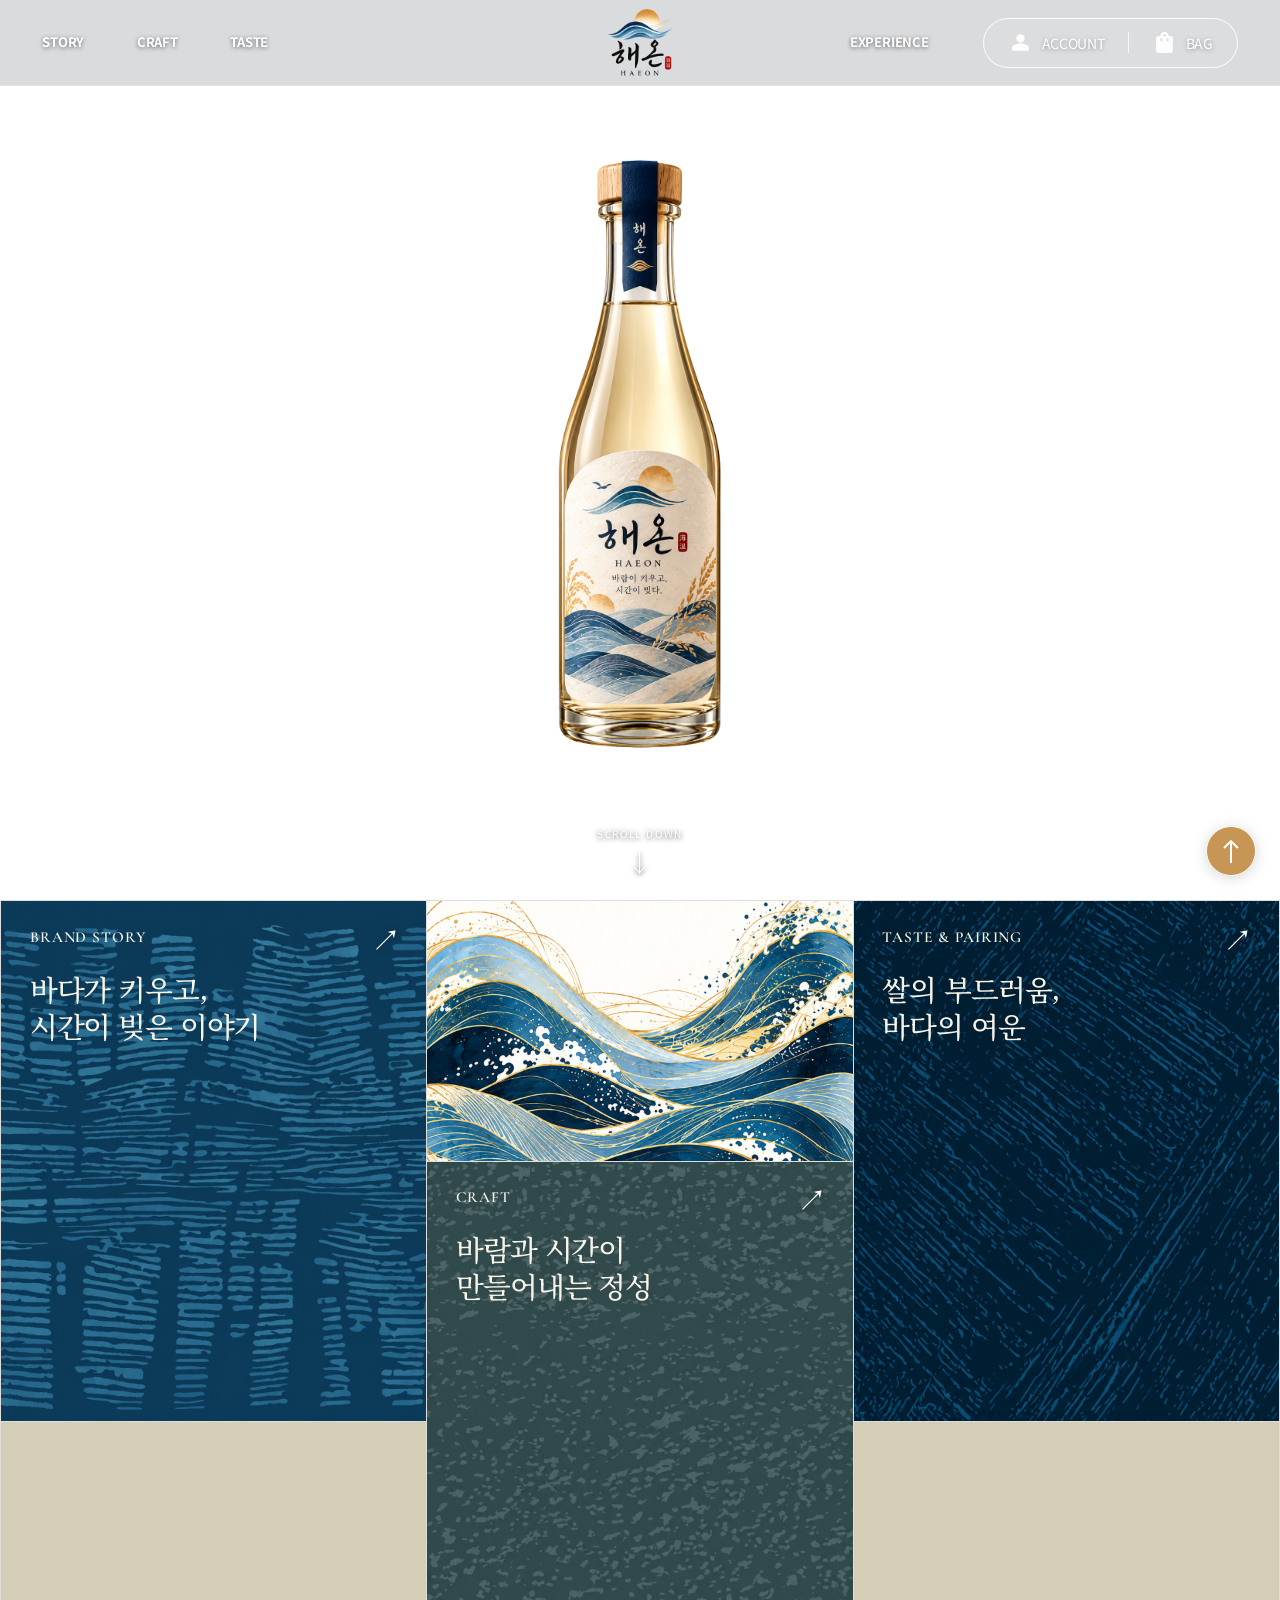
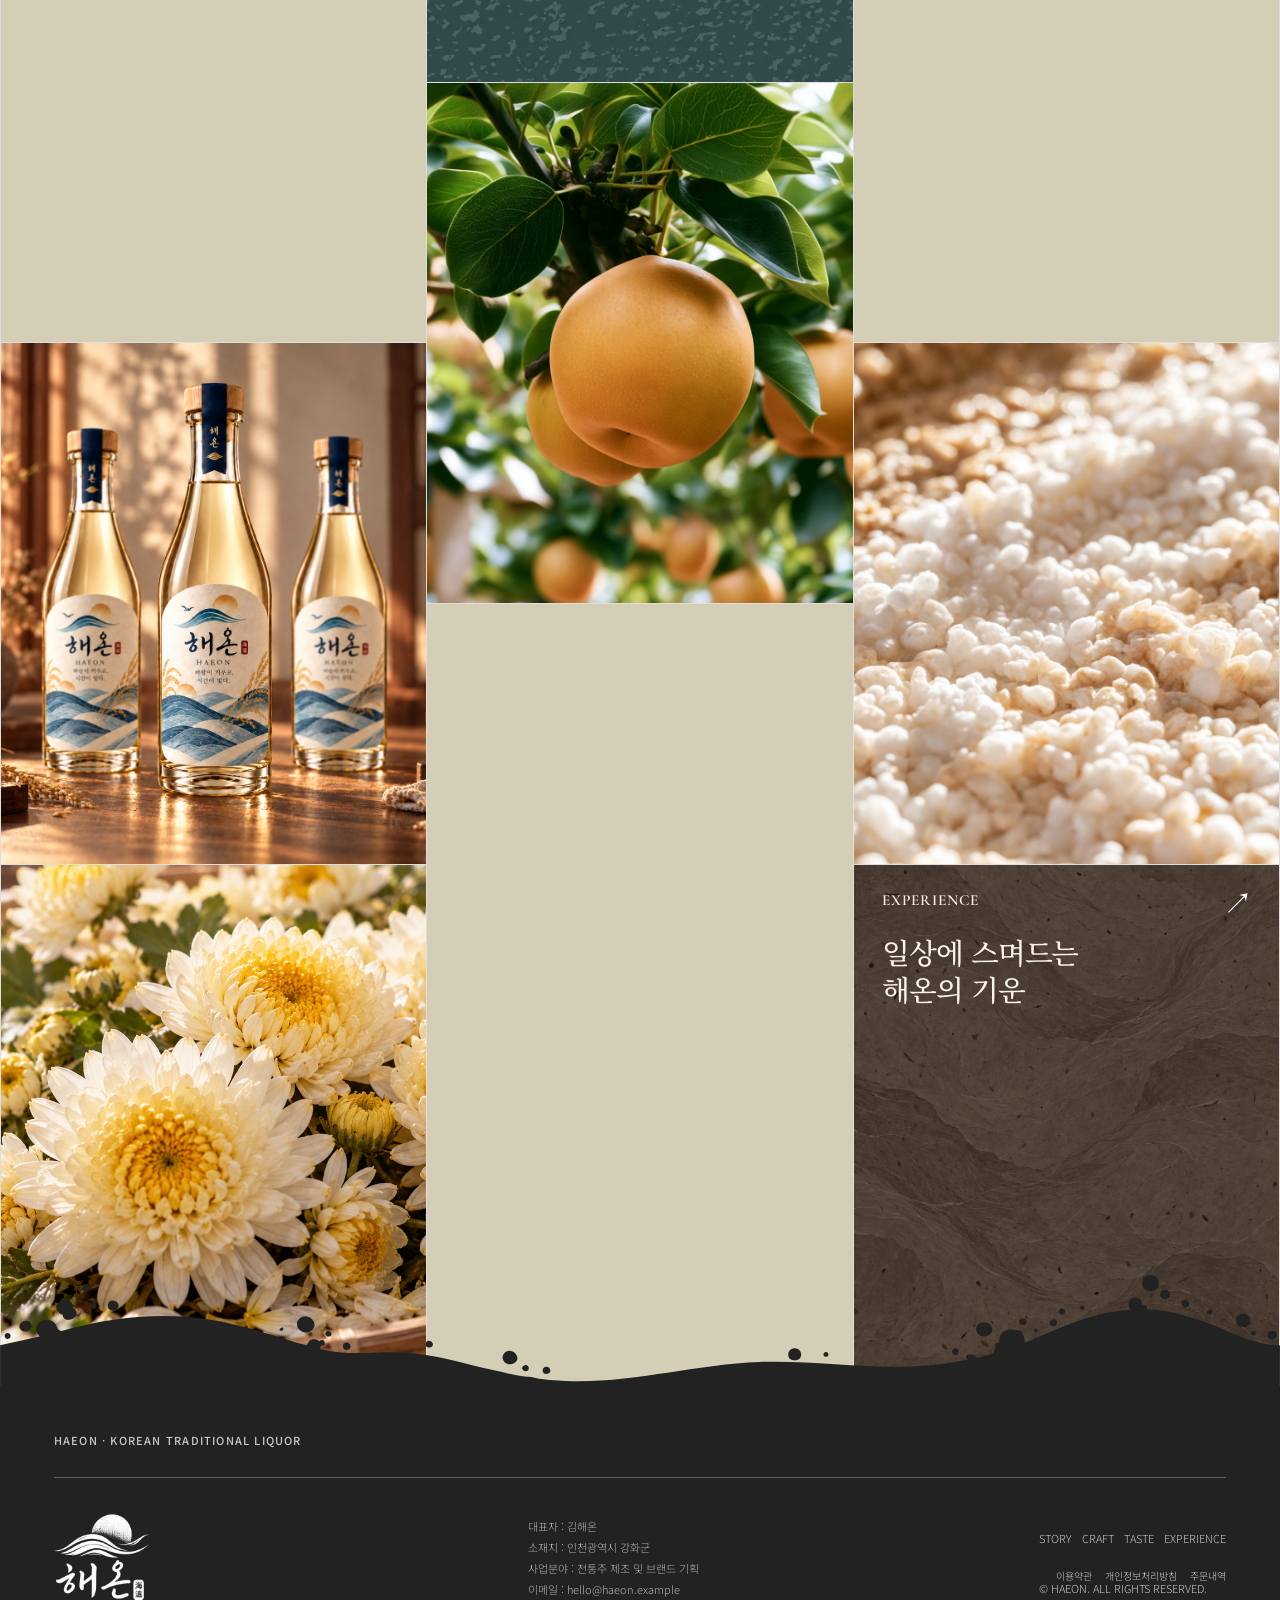
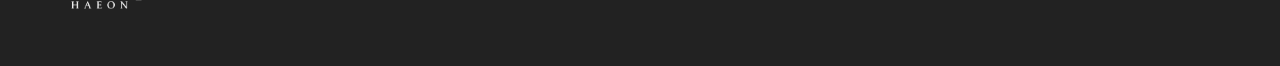
==== index.html @ abbf6a8e "업로드" ====
<!DOCTYPE html>
<html lang="ko"><head><meta charset="UTF-8"><meta name="viewport" content="width=device-width, initial-scale=1"><meta name="theme-color" content="#18324a"><meta name="description" content="바람이 키우고, 시간이 빚다. 프리미엄 한국 약주 해온 HAEON의 브랜드 이야기, 재료, 풍미와 컬렉션."><title>바람이 키우고, 시간이 빚다 | 해온 HAEON</title><link rel="icon" href="assets/favicon.svg" type="image/svg+xml"><link rel="preconnect" href="https://fonts.googleapis.com"><link rel="preconnect" href="https://fonts.gstatic.com" crossorigin><link href="https://fonts.googleapis.com/css2?family=Cormorant+Garamond:wght@400;500;600&family=Noto+Sans+KR:wght@300;400;500&family=Noto+Serif+KR:wght@400;500;600&display=swap" rel="stylesheet"><link rel="stylesheet" href="css/style.css"><link rel="stylesheet" href="css/mosaic.css?v=mobile-one-column-20261019"><script src="js/main.js" defer></script><link rel="stylesheet" href="css/header.css"><link rel="stylesheet" href="css/footer.css?v=haeon-wave-final-2"><link rel="stylesheet" href="css/scroll-overlap.css"><link rel="stylesheet" href="css/commerce.css?v=align-center-20261019"><link rel="stylesheet" href="css/home-transparent-header.css?v=20261019"><script src="js/commerce.js" defer></script><link rel="stylesheet" href="css/typography-adjust.css?v=20261021">
</head>
<body data-page="index"><a class="skip-link" href="#main">본문으로 바로가기</a>
<header class="site-header minimal-header"><nav class="header-nav" aria-label="브랜드 메뉴"><div class="story-menu"><a class="story-menu__trigger" href="brand.html" aria-haspopup="true" aria-expanded="false" aria-controls="story-submenu">STORY</a><div class="story-menu__dropdown" id="story-submenu" aria-label="STORY 하위 메뉴"><a href="brand.html">STORY</a><a href="brand-detail.html">CI</a></div></div><a href="craft.html">CRAFT</a><a href="taste.html">TASTE</a></nav><a class="header-logo" href="index.html" aria-label="해온 HAEON 홈"><img src="assets/images/haeon-logo.png" alt="해온 HAEON" width="180" height="188"></a><nav class="header-experience" aria-label="구매 메뉴"><a href="shop.html">EXPERIENCE</a></nav><div class="haeon-shop-actions" aria-label="계정 및 장바구니">
    <a class="haeon-account-link" href="account.html" aria-label="회원가입 및 계정"><img class="haeon-action-icon" src="assets/images/ACCOUNT%201.svg" alt="" width="25" height="25"><span class="haeon-action-label">ACCOUNT</span></a>
    <span class="haeon-shop-actions__divider" aria-hidden="true"></span>
    <button class="haeon-cart-trigger" type="button" data-cart-open aria-label="장바구니 열기"><img class="haeon-action-icon" src="assets/images/BAG%201.svg" alt="" width="25" height="25"><span class="haeon-action-label">BAG</span></button>
  </div></header>

<main id="main"><section class="product-stage" aria-labelledby="haeon-title"><h1 id="haeon-title" class="visually-hidden">해온 HAEON — 바람이 키우고, 시간이 빚다.</h1><video class="product-stage__background-video" autoplay muted loop playsinline preload="metadata" aria-hidden="true" tabindex="-1">
  <source src="assets/images/home/sea.mp4" type="video/mp4">
</video>
<img class="product-stage__bottle" src="assets/images/home/haeon-hero-bottle.png" alt="우드 캡과 파도 라벨을 갖춘 해온 약주 병" fetchpriority="high" decoding="async" width="960" height="1440"><a class="product-stage__scroll" href="#discover">SCROLL DOWN<span aria-hidden="true">↓</span></a></section>
<div id="discover" class="mosaic-scroll" role="region" aria-label="해온 콘텐츠 격자">
<section class="main-mosaic" aria-label="해온 브랜드 메인 콘텐츠">
<a class="menu-tile area-brand" href="brand.html"><img class="menu-tile__background" src="assets/images/home/blue_print.png" alt="" loading="lazy" decoding="async"><span class="menu-tile__eyebrow">BRAND STORY</span><h2>바다가 키우고,<br>시간이 빚은 이야기</h2><span class="menu-tile__arrow" aria-hidden="true">↗</span></a>
<div class="mosaic-image area-image2"><video autoplay muted loop playsinline preload="metadata"><source src="assets/images/home/rice_plant.mp4" type="video/mp4"></video></div>
<div class="mosaic-image area-image4"><img class="" src="assets/images/home/haeon_bottles.png" alt="바람이 키우고 시간이 빚다" loading="lazy" decoding="async"></div>
<div class="mosaic-image area-image7"><img class="" src="assets/images/home/chrysanthemum.png" alt="은은한 향을 더하는 국화" loading="lazy" decoding="async"></div>
<div class="mosaic-image area-image1"><img class="" src="assets/images/home/wave.png" alt="잔잔히 밀려오는 파도" loading="lazy" decoding="async"></div>
<a class="menu-tile area-craft" href="craft.html"><img class="menu-tile__background" src="assets/images/home/green_pattern.png" alt="" loading="lazy" decoding="async"><span class="menu-tile__eyebrow">CRAFT</span><h2>바람과 시간이<br>만들어내는 정성</h2><span class="menu-tile__arrow" aria-hidden="true">↗</span></a>
<div class="mosaic-image area-image5"><img class="" src="assets/images/home/pear.png" alt="맑고 부드러운 단맛의 배" loading="lazy" decoding="async"></div>
<div class="mosaic-image area-image8"><video autoplay muted loop playsinline preload="metadata"><source src="assets/images/home/green_plum.mp4" type="video/mp4"></video></div>
<a class="menu-tile area-pairing" href="taste.html"><img class="menu-tile__background" src="assets/images/home/blue_pattern.png" alt="" loading="lazy" decoding="async"><span class="menu-tile__eyebrow">TASTE &amp; PAIRING</span><h2>쌀의 부드러움,<br>바다의 여운</h2><span class="menu-tile__arrow" aria-hidden="true">↗</span></a>
<div class="mosaic-image area-image3"><video autoplay muted loop playsinline preload="metadata"><source src="assets/images/home/dancheong.mp4" type="video/mp4"></video></div>
<div class="mosaic-image area-image6"><img class="" src="assets/images/home/yeast.png" alt="발효의 깊이를 더하는 누룩" loading="lazy" decoding="async"></div>
<a class="menu-tile area-image9" href="shop.html"><img class="menu-tile__background" src="assets/images/home/EXPRIENCE.png" alt="" loading="lazy" decoding="async"><span class="menu-tile__eyebrow">EXPERIENCE</span><h2>일상에 스며드는<br>해온의 기운</h2><span class="menu-tile__arrow" aria-hidden="true">↗</span></a>
</section>
</div></main>

<footer class="site-footer brand-footer">
  <div class="brand-footer__top">
    <p class="brand-footer__caption">HAEON · KOREAN TRADITIONAL LIQUOR</p>
    
  </div>
  <div class="brand-footer__body">
    <a class="brand-footer__logo" href="index.html" aria-label="해온 HAEON 홈"><img src="assets/images/haeon-logo-white.png" alt="해온 HAEON" width="276" height="293" loading="lazy" decoding="async"></a>
    <div class="brand-footer__message"><p>대표자 : 김해온</p><p>소재지 : 인천광역시 강화군</p><p>사업분야 : 전통주 제조 및 브랜드 기획</p><p>이메일 : hello@haeon.example</p></div>
    <div class="brand-footer__right">
      <nav class="brand-footer__nav" aria-label="하단 메뉴"><a href="brand.html">STORY</a><a href="craft.html">CRAFT</a><a href="taste.html">TASTE</a><a href="shop.html">EXPERIENCE</a></nav>
      <div class="haeon-legal-links"><a href="terms.html">이용약관</a><a href="privacy.html">개인정보처리방침</a><a href="orders.html">주문내역</a></div><p class="brand-footer__copyright">© HAEON. ALL RIGHTS RESERVED.</p>
    </div>
  </div>
</footer>
<div class="toast" role="status" aria-live="polite"></div>
<a class="haeon-to-top" href="#" aria-label="페이지 맨 위로 이동" title="맨 위로 이동"></a>
</body></html>
---- css/style.css ----
/* FOUNDATION — Brand tokens and twelve-column content grid */
:root{--color-navy:#18324a;--color-sea:#476b82;--color-ivory:#f6f1e8;--color-beige:#e8d7bc;--color-gold:#c99b52;--color-brown:#6f6256;--content-width:1280px;--header-height:98px;--font-serif:'Noto Serif KR','Batang',serif;--font-sans:'Noto Sans KR','Malgun Gothic',sans-serif;--font-latin:'Cormorant Garamond',Georgia,serif;--line:rgba(24,50,74,.19)}
*{box-sizing:border-box}html{scroll-behavior:smooth;scroll-padding-top:var(--header-height)}body{margin:0;background:var(--color-ivory);color:var(--color-navy);font-family:var(--font-sans);font-size:16px;font-weight:300;line-height:1.9}body:has(dialog[open]){overflow:hidden}a{color:inherit;text-decoration:none}button{font:inherit;color:inherit;cursor:pointer;border:0;background:none}button,a{-webkit-tap-highlight-color:transparent}button{min-height:44px}img{display:block;width:100%;height:100%;object-fit:cover}figure,p,h1,h2,h3,h4{margin:0}h1,h2,h3{font-family:var(--font-serif);font-weight:400;word-break:keep-all}h2{font-size:clamp(32px,3.2vw,52px);line-height:1.55;letter-spacing:-.045em}h3{font-size:24px;line-height:1.6}p{word-break:keep-all}button:focus-visible,a:focus-visible{outline:2px solid var(--color-gold);outline-offset:6px}::selection{background:var(--color-navy);color:var(--color-ivory)}[hidden]{display:none!important}.container{width:calc(100% - 160px);max-width:var(--content-width);margin-inline:auto}.section-space{padding-block:130px}.eyebrow{font-size:11px;font-weight:500;letter-spacing:.2em;line-height:1.6;margin-bottom:29px}.latin{font-family:var(--font-latin)}.center{text-align:center}.center>p:not(.eyebrow){margin-top:28px}.muted{color:var(--color-brown)}.skip-link{position:fixed;top:8px;left:8px;background:var(--color-ivory);padding:12px 24px;z-index:100;transform:translateY(-160%)}.skip-link:focus{transform:none}.text-link{display:inline-flex;align-items:center;justify-content:space-between;gap:44px;padding:14px 0;border-bottom:1px solid var(--color-navy);font-size:13px;font-weight:400;min-height:48px}.text-link span:last-child{display:inline-block;font-size:21px;transition:transform .3s}.text-link:hover span:last-child{transform:translate(5px,-3px)}.section-number{font-size:10px;letter-spacing:.16em;color:var(--color-brown)}.reveal{opacity:1;transform:none}.motion-ready .reveal{opacity:0;transform:translateY(22px);transition:opacity .85s ease,transform .85s ease}.motion-ready .reveal.is-visible{opacity:1;transform:none}.image-unavailable{opacity:0}.hero-media,.preview-image,.image-break,.ingredient-image,.pairing-card>div,.product-image,.final-media{background:#d6c8b2}
/* HEADER — fixed logo uses absolute center independent of controls */
.site-header{position:fixed;inset:0 0 auto;height:var(--header-height);z-index:40;color:var(--color-ivory);transition:background .35s,color .35s,box-shadow .35s}.site-header.scrolled{background:rgba(248,244,235,.94);backdrop-filter:blur(14px);color:var(--color-navy);box-shadow:0 1px 0 var(--line)}.wordmark{position:absolute;left:50%;top:50%;transform:translate(-50%,-50%);font-family:var(--font-serif);font-size:31px;line-height:1.25;letter-spacing:.12em;text-align:center;white-space:nowrap}.wordmark small{display:block;font-family:var(--font-sans);font-size:8px;letter-spacing:.45em;padding-left:3px;margin-top:8px}.header-actions{position:absolute;right:5.5%;top:0;height:100%;display:flex;align-items:center;gap:33px}.language{position:relative}.language-toggle{font-size:10px;letter-spacing:.07em;display:flex;align-items:center;gap:12px}.language-label{font-size:9px;letter-spacing:.12em}.language-options{position:absolute;top:50px;right:0;width:200px;padding:8px;background:var(--color-ivory);color:var(--color-navy);border:1px solid var(--line);box-shadow:0 10px 30px #0001}.language-options button{width:100%;text-align:left;font-size:12px;padding:8px 12px;display:flex;justify-content:space-between;align-items:center}.language-options button:hover{background:var(--color-beige)}.language-options small{font-size:10px}.menu-toggle{display:flex;align-items:center;gap:16px;padding:0}.menu-text{font-size:9px;letter-spacing:.1em}.hamburger{width:24px;display:grid;gap:7px}.hamburger i{height:1px;background:currentColor;display:block}.menu-dialog{padding:0;border:0;width:100%;max-width:100%;height:100dvh;max-height:100dvh;background:var(--color-ivory);color:var(--color-navy)}dialog::backdrop{background:#0c2034a6;backdrop-filter:blur(5px)}.menu-top{height:98px;position:relative;border-bottom:1px solid var(--line)}.icon-button{font-size:24px;width:48px;height:48px}.menu-close{position:absolute;right:5%;top:25px}.menu-dialog nav{max-width:950px;width:85%;margin:40px auto}.menu-dialog nav a{display:flex;gap:30px;align-items:center;border-bottom:1px solid var(--line);padding:16px 0}.menu-dialog nav a[aria-current]{color:var(--color-sea)}.menu-dialog nav a>span:nth-child(2){font-family:var(--font-latin);font-size:clamp(30px,4vw,55px);line-height:1.1}.menu-dialog nav small{font-family:var(--font-sans);display:block;font-size:11px;line-height:1.7;margin-top:8px}.nav-number{font-size:10px}.nav-arrow{margin-left:auto;font-size:24px}.menu-bottom{width:85%;max-width:950px;margin:30px auto;font-size:12px;display:flex;justify-content:space-between}.menu-bottom span{font-size:10px;letter-spacing:.12em}
/* HERO */
.hero{position:relative;color:var(--color-ivory);height:100vh;height:100svh;min-height:680px;overflow:hidden}.hero-media,.hero-shade{position:absolute;inset:0}.hero-media{background:#476b82}.hero-media img{object-position:center 53%}.hero-shade{background:linear-gradient(90deg,rgba(9,28,44,.48),rgba(9,28,44,.04) 75%),linear-gradient(0deg,rgba(9,28,44,.34),transparent 28%,transparent 80%,rgba(9,28,44,.2))}.hero-copy{position:absolute;left:max(8.3%,calc((100% - 1200px)/2));top:50%;transform:translateY(-43%)}.hero-copy .eyebrow{font-size:10px;letter-spacing:.27em;margin-bottom:32px}.hero-intro{font-family:var(--font-serif);font-size:clamp(23px,2.1vw,32px);line-height:1.7;letter-spacing:-.025em}.hero-copy h1{font-size:clamp(80px,8vw,120px);letter-spacing:.04em;line-height:1.4;margin:12px 0 19px}.hero-slogan{font-size:13px;letter-spacing:.1em}.hero-latin{display:block;font-family:var(--font-latin);font-size:15px;letter-spacing:.4em;margin-top:31px;opacity:.85}.hero-bottom{position:absolute;bottom:30px;left:5.5%;right:5.5%;display:flex;justify-content:space-between;align-items:end;font-size:9px;letter-spacing:.12em}.scroll-cue{font-size:8px;letter-spacing:.23em;display:flex;flex-direction:column;align-items:center;gap:10px;min-height:44px}.scroll-cue span{font-size:25px;font-weight:300}.hero-bottom .scroll-cue{position:absolute;bottom:0;left:50%;transform:translateX(-50%)}.intro-strip{padding:29px 8%;border-bottom:1px solid var(--line);display:flex;justify-content:space-between;font-size:9px;letter-spacing:.19em}.sub-hero{height:78svh;min-height:570px}.sub-hero-copy{position:absolute;left:8.3%;top:48%;transform:translateY(-30%)}.sub-hero h1{font-size:clamp(42px,4.4vw,68px);line-height:1.6;letter-spacing:-.035em}.sub-hero-copy>p:last-child{margin-top:24px;font-size:14px}.sub-hero>.scroll-cue{position:absolute;bottom:28px;left:50%;transform:translateX(-50%)}.hero-corner{position:absolute;right:6%;bottom:35px;font-size:9px;letter-spacing:.13em}.warm-hero .hero-shade{background:linear-gradient(90deg,#182d40b0,#182d4020)}
/* PREVIEW SECTIONS */
.preview{display:grid;grid-template-columns:repeat(12,minmax(0,1fr));max-width:1440px;margin:auto;padding:130px 80px;min-height:760px;align-items:center;gap:0}.preview-image{grid-column:1/8;aspect-ratio:1.12;overflow:hidden}.preview-image img{transition:transform 1s}.preview-image:hover img{transform:scale(1.03)}.preview-copy{grid-column:9/13;padding-block:20px}.preview-copy>.section-number{display:block;margin-bottom:56px}.preview-copy .eyebrow{font-size:9px;letter-spacing:.15em;margin-bottom:21px}.preview-copy h2{font-size:clamp(29px,2.7vw,42px)}.preview-copy>p:not(.eyebrow){font-size:14px;color:var(--color-brown);line-height:2;margin-top:26px;margin-bottom:35px}.preview.reverse .preview-image{grid-column:6/13;grid-row:1}.preview.reverse .preview-copy{grid-column:1/5;grid-row:1}.preview .text-link{font-size:12px;gap:36px}
/* IMAGE BREAK — these sections intentionally contain no links */
.image-break{height:650px;position:relative;overflow:hidden;margin:0 5.5%}.image-break>img{object-position:center}.image-break>p{position:absolute;left:7%;bottom:15%;font-family:var(--font-serif);font-size:27px;line-height:1.9;color:white;text-shadow:0 2px 20px #0009;z-index:1}.image-break:after{content:'';position:absolute;inset:50% 0 0;background:linear-gradient(transparent,#0b23384d)}.image-caption{position:absolute;bottom:27px;right:32px;font-size:8px;letter-spacing:.2em;color:white;z-index:1}.sea-break{margin:0;height:72vh}.sea-break img{object-position:20% 48%}
/* FINAL VISUAL */
.final-visual{height:80vh;min-height:540px;position:relative;overflow:hidden;color:var(--color-ivory)}.final-media{position:absolute;inset:0}.final-media:after{content:'';position:absolute;inset:0;background:#102d466b}.final-media img{object-position:center 55%}.final-copy{position:absolute;inset:0;display:flex;flex-direction:column;align-items:center;justify-content:center;text-align:center}.final-copy .eyebrow{font-size:9px;letter-spacing:.25em}.final-copy h2{font-size:90px;line-height:1.5;letter-spacing:.06em;margin-bottom:20px}.final-copy>p:not(.eyebrow){font-family:var(--font-serif);font-size:21px;line-height:1.9}.fine-rule{height:35px;width:1px;background:#f6f1e870;margin:25px 0}.final-copy>.latin{font-size:17px;letter-spacing:.4em}
/* FOOTER */
.site-footer{padding:42px 5.5% 40px;background:#152a3a;color:var(--color-ivory);min-height:310px}.footer-top{display:flex;align-items:center;gap:35px;border-bottom:1px solid #f6f1e826;padding-bottom:25px;margin-bottom:28px}.footer-top>p{font-family:var(--font-serif);font-size:14px;line-height:1.8}.footer-top>span{font-size:8px;letter-spacing:.2em;color:#c8baa1}.back-top{margin-left:auto;display:grid;place-items:center;width:44px;height:44px;border:1px solid #f6f1e84d;border-radius:50%;font-size:21px}.footer-grid{display:grid;grid-template-columns:1fr 2.4fr 1.1fr;gap:35px;align-items:start}.footer-logo{font-family:var(--font-serif);font-size:39px;line-height:1.4;width:max-content;letter-spacing:.08em}.footer-logo small{display:block;font-family:var(--font-sans);font-size:9px;letter-spacing:.4em;margin-top:5px}.company{font-size:10px;line-height:2.2;color:#d0d6d9;padding-top:7px}.company span{margin-left:18px}.demo-notice{font-size:9px;opacity:.75;margin-top:9px}.copyright{font-size:9px;letter-spacing:.08em;line-height:1.8;padding-top:7px}.social-button{padding:0;margin-top:6px;min-width:44px;display:flex;align-items:center}.toast{position:fixed;left:50%;bottom:28px;transform:translate(-50%,20px);padding:14px 24px;background:var(--color-navy);color:white;z-index:100;font-size:13px;width:max-content;max-width:90%;opacity:0;pointer-events:none;transition:opacity .2s,transform .2s;box-shadow:0 8px 30px #0002}.toast.visible{opacity:1;transform:translate(-50%,0)}
/* DETAIL PAGES */
.editorial{display:grid;grid-template-columns:repeat(12,minmax(0,1fr));gap:28px}.editorial>div:first-child{grid-column:1/6}.editorial>div:last-child,.editorial>.timeline{grid-column:7/13}.editorial p:not(.eyebrow){margin-top:26px;color:var(--color-brown);font-size:15px;line-height:2}.prose p:first-child{margin-top:0!important}.naming{background:#eae2d5}.name-grid{display:grid;grid-template-columns:1fr 1fr;align-items:center;gap:70px}.name-grid h2{font-size:90px;display:flex;align-items:center;gap:15px}.name-grid h2 span{font-family:var(--font-sans);font-size:10px;writing-mode:vertical-rl;letter-spacing:.12em;margin:20px 20px 0 0}.name-grid h3{margin-bottom:22px}.name-grid p{font-size:14px;color:var(--color-brown)}.philosophy-grid{display:grid;grid-template-columns:repeat(4,1fr);gap:40px;margin-top:60px}.philosophy-grid article{border-top:1px solid var(--line);padding-top:24px}.philosophy-grid h3{font-size:45px;margin:28px 0 4px}.philosophy-grid h4{font-weight:400;font-size:14px}.philosophy-grid p{margin-top:19px;font-size:13px;color:var(--color-brown)}.timeline-section{background:#ede6da}.timeline{list-style:none;padding:0;margin:0}.timeline li{display:flex;gap:40px;padding:25px 0;border-bottom:1px solid var(--line)}.timeline li:first-child{padding-top:0}.timeline li>span{font-family:var(--font-latin);font-size:36px}.timeline h3{font-size:21px}.timeline p{margin-top:8px!important;font-size:13px!important}.logo-display{min-height:300px;display:flex;flex-direction:column;justify-content:center;align-items:center}.logo-display>span:not(.sun-symbol){font-family:var(--font-serif);font-size:85px;letter-spacing:.06em}.logo-display small{font-size:12px;letter-spacing:.5em}.sun-symbol{width:60px;height:31px;border:1px solid var(--color-gold);border-radius:70px 70px 0 0;margin-bottom:23px;position:relative}.sun-symbol:after{content:'';height:1px;background:var(--color-gold);width:95px;position:absolute;left:-18px;bottom:-6px}.editorial .text-link{margin-top:30px}.ingredient-row{display:grid;grid-template-columns:1fr 1fr;align-items:center;gap:100px;padding-bottom:100px}.ingredient-image{height:440px;overflow:hidden}.ingredient-row.reverse .ingredient-image{order:2}.ingredient-row .eyebrow{margin:20px 0 10px}.ingredient-row h3{font-size:19px;margin:22px 0 15px}.ingredient-row p:not(.eyebrow){font-size:14px;max-width:360px;color:var(--color-brown)}.process{background:var(--color-navy);color:var(--color-ivory)}.process-grid{display:grid;grid-template-columns:1fr 1fr;gap:100px}.process-heading{position:sticky;top:140px;align-self:start}.process-heading>p:not(.eyebrow){margin-top:25px;font-size:13px;color:#d1d5d7}.process-heading img{height:210px;margin-top:40px;object-fit:cover}.process-steps{list-style:none;padding:0;margin:0}.process-steps li{display:flex;gap:30px;border-top:1px solid #f6f1e833;padding:38px 0}.process-steps li>span{font-family:var(--font-latin);color:var(--color-gold);font-size:31px}.process-steps h3{font-size:23px}.process-steps p{margin-top:12px;font-size:13px;color:#d1d5d7}.next-page{padding-block:65px;text-align:right}.taste-chart{padding-top:8px}.taste-row{display:flex;align-items:center;justify-content:space-between;border-bottom:1px solid var(--line);padding:17px 0}.taste-row>span:first-child{font-size:11px;letter-spacing:.13em}.taste-row small{display:inline-block;font-size:10px;color:var(--color-brown);margin-left:16px;letter-spacing:0}.dots{display:flex;gap:16px}.dots i{width:11px;height:11px;border-radius:50%;border:1px solid var(--color-sea)}.dots i.filled{background:var(--color-sea)}.editorial .muted{display:block;font-size:10px;margin-top:30px}.notes{background:#e9e0d2}.notes-grid{display:grid;grid-template-columns:repeat(4,1fr);gap:35px;margin-top:55px}.notes-grid article{border-top:1px solid var(--line);padding-top:25px}.notes-grid article>span{font-family:var(--font-latin);font-size:22px;color:var(--color-brown)}.notes-grid h3{font-size:20px;margin:15px 0}.notes-grid p{font-size:15px;color:var(--color-brown)}.serving{display:grid;grid-template-columns:2fr 1fr 1fr;gap:50px;align-items:center}.serving-detail{text-align:center}.serving-detail>strong{font-size:65px;font-weight:400;line-height:1.2}.serving-detail strong small{font-size:28px}.serving-detail p{font-size:11px;margin-top:20px;color:var(--color-brown)}.serving-detail h3{font-size:18px}.cup-symbol{display:block;width:54px;height:30px;border:1px solid var(--color-sea);border-top:3px double var(--color-sea);border-radius:0 0 24px 24px;margin:0 auto 15px}.pairing-section{background:#ede7dd}.pairing-grid{display:grid;grid-template-columns:repeat(2,1fr);gap:65px 40px;margin-top:55px}.pairing-card>div{height:330px;overflow:hidden;margin-bottom:23px}.pairing-card img{transition:transform .6s}.pairing-card:hover img{transform:scale(1.03)}.pairing-card h3{margin:8px 0 13px}.pairing-card p{font-size:14px;max-width:440px;color:var(--color-brown)}
/* COLLECTION AND ACCESSIBLE NATIVE DIALOG */
.collection-heading{display:flex;justify-content:space-between;align-items:end;gap:30px}.collection-heading>p{font-size:13px;color:var(--color-brown);margin-bottom:10px}.shop-notice{font-size:11px;color:var(--color-brown);padding:18px 0;border-bottom:1px solid var(--line);margin:25px 0 40px}.products{display:grid;grid-template-columns:repeat(3,1fr);gap:35px}.product-image{display:block;width:100%;height:410px;position:relative;overflow:hidden;background:#e9e2d7;padding:0}.product-image img{transition:transform .7s;object-fit:contain;padding:25px}.product-image:hover img{transform:scale(1.03)}.product-375 img{padding:55px}.product-gift img{object-fit:cover;padding:0}.product-badge{position:absolute;left:20px;top:17px;font-size:8px;letter-spacing:.14em}.product-plus{position:absolute;right:18px;bottom:15px;display:grid;place-items:center;width:35px;height:35px;border:1px solid var(--line);border-radius:50%;background:#f6f1e8bb}.product-meta{margin-top:24px}.product-meta h3{font-size:23px}.product-meta>span{font-size:9px;letter-spacing:.08em;color:var(--color-brown)}.product-card>p{font-size:12px;margin-top:10px;color:var(--color-brown)}.product-bottom{display:flex;justify-content:space-between;align-items:center;margin-top:25px;padding-top:12px;border-top:1px solid var(--line)}.product-bottom>span{font-size:15px}.product-bottom .text-link{font-size:11px;gap:22px;border:0}.gift-note{background:#e9e0d2}.product-dialog{width:min(880px,92vw);max-height:88dvh;padding:0;border:0;background:var(--color-ivory);color:var(--color-navy)}.product-dialog>.product-close{position:absolute;right:10px;top:10px;z-index:1}.product-dialog-grid{display:grid;grid-template-columns:1fr 1fr}.dialog-image{background:#e5ded0;min-height:500px}.dialog-image img{object-fit:contain;padding:35px}.dialog-copy{padding:70px 35px 35px}.dialog-copy h2{font-size:29px}.dialog-copy>p:not(.eyebrow){font-size:13px;margin-top:20px}.dialog-copy dl{margin:30px 0}.dialog-copy dl>div{display:flex;justify-content:space-between;gap:15px;font-size:11px;padding:10px 0;border-bottom:1px solid var(--line)}.dialog-copy dd{margin:0;text-align:right}.dialog-copy .modal-notice{color:var(--color-brown);font-size:11px!important}.solid-button{background:var(--color-navy);color:var(--color-ivory);padding:12px 24px;width:100%;font-size:13px;margin-top:22px}
/* RESPONSIVE */
@media(min-width:1600px){.preview{max-width:1500px;padding-inline:70px}.hero-copy{left:calc((100% - 1200px)/2)}.hero-media img{object-position:center 57%}}
@media(max-width:1100px){.container{width:calc(100% - 96px)}.preview{padding:95px 48px;min-height:650px}.preview-copy{grid-column:9/13}.preview-copy h2{font-size:30px}.preview-image{aspect-ratio:.9}.preview-copy>p:not(.eyebrow){font-size:12px}.preview-copy>.section-number{margin-bottom:30px}.preview .text-link{gap:22px;font-size:11px}.section-space{padding-block:95px}.image-break{height:500px}.ingredient-row,.process-grid{gap:55px}.products{gap:20px}.product-image{height:340px}.footer-grid{grid-template-columns:.8fr 2.2fr 1fr;gap:22px}.company span{display:block;margin:0}.name-grid{gap:30px}.name-grid h2{font-size:70px}.philosophy-grid{gap:25px}.serving{gap:20px}}
@media(max-width:767px){:root{--header-height:80px}.container{width:calc(100% - 44px)}.site-header .wordmark{font-size:26px}.header-actions{right:22px;gap:14px}.language{display:none}.menu-text{display:none}.menu-toggle{width:44px;justify-content:end}.hero{min-height:680px}.home-hero .hero-media img{object-position:66% center}.home-hero .hero-shade{background:linear-gradient(90deg,#0c243866,#0c243800),linear-gradient(0deg,#0c243899,transparent 55%)}.hero-copy{left:7%;top:48%;transform:translateY(-30%)}.hero-copy .eyebrow{font-size:8px;max-width:110px;margin-bottom:20px}.hero-intro{font-size:19px}.hero-copy h1{font-size:76px;margin:9px 0 15px}.hero-slogan{font-size:10px;max-width:130px;line-height:1.8}.hero-latin{font-size:12px;margin-top:18px}.hero-bottom{bottom:25px;left:22px;right:22px}.hero-bottom>span{font-size:7px;max-width:100px}.hero-bottom>span:last-child{text-align:right}.hero-bottom .scroll-cue{font-size:6px;letter-spacing:.1em;white-space:nowrap}.intro-strip{padding:23px 22px;font-size:7px;letter-spacing:.13em}.preview{display:flex;flex-direction:column;padding:65px 22px 75px;min-height:0;gap:34px}.preview-image{width:100%;aspect-ratio:1.05}.preview-copy{width:100%;padding:0 5px}.preview-copy>.section-number{margin-bottom:22px;font-size:8px}.preview-copy .eyebrow{margin-bottom:17px;font-size:9px}.preview-copy h2{font-size:32px}.preview-copy>p:not(.eyebrow){font-size:14px;margin:23px 0}.preview .text-link{font-size:12px;gap:45px}.image-break{height:420px;margin-inline:0}.image-break>p{font-size:22px;bottom:18%;left:7%}.image-caption{font-size:6px;right:22px;bottom:24px}.sea-break{height:480px}.final-visual{height:75svh;min-height:520px}.final-copy h2{font-size:75px}.final-copy .eyebrow{font-size:7px}.final-copy>p:not(.eyebrow){font-size:18px}.site-footer{padding:32px 24px}.footer-top{gap:20px}.footer-top>span{font-size:6px}.footer-top>p{font-size:12px}.footer-grid{grid-template-columns:1fr 1fr;gap:26px 14px}.footer-logo{font-size:32px}.company{grid-column:1/-1;grid-row:2;font-size:10px}.company span{display:inline;margin-left:8px}.copyright{font-size:7px;text-align:right}.social-button{margin-left:auto;justify-content:end}.demo-notice{font-size:8px}.sub-hero{min-height:550px;height:75svh}.sub-hero-copy{left:7%;right:7%;top:45%;transform:translateY(-15%)}.sub-hero h1{font-size:38px}.sub-hero-copy>p:last-child{font-size:12px;max-width:270px}.sub-hero .eyebrow{font-size:9px}.hero-corner{display:none}.section-space{padding-block:75px}h2{font-size:32px}.editorial{display:flex;flex-direction:column;gap:35px}.editorial p:not(.eyebrow){font-size:14px}.name-grid{grid-template-columns:1fr;gap:35px}.name-grid h2{font-size:76px}.name-grid h3{font-size:24px}.name-grid p{font-size:13px}.philosophy-grid{grid-template-columns:repeat(2,1fr);gap:35px 25px;margin-top:40px}.philosophy-grid h3{font-size:38px;margin-top:20px}.philosophy-grid p{font-size:12px}.timeline li{gap:28px}.timeline li>span{font-size:31px}.timeline h3{font-size:19px}.logo-display{min-height:240px}.ingredient-row{display:flex;flex-direction:column;gap:30px;padding-bottom:70px;align-items:stretch}.ingredient-row.reverse .ingredient-image{order:0}.ingredient-image{height:350px}.ingredient-row h2{font-size:36px}.ingredient-row h3{font-size:18px}.process-grid{grid-template-columns:1fr;gap:45px}.process-heading{position:static}.process-heading img{height:200px}.process-steps li{padding:30px 0}.process-steps h3{font-size:21px}.next-page{padding-block:45px}.next-page .text-link{font-size:11px;gap:20px}.taste-row{padding:18px 0}.dots{gap:14px}.notes-grid{grid-template-columns:1fr 1fr;gap:35px 25px;margin-top:35px}.serving{grid-template-columns:1fr 1fr;gap:40px 18px}.serving>div:first-child{grid-column:1/-1}.serving-detail>strong{font-size:57px}.pairing-grid{grid-template-columns:1fr;gap:45px;margin-top:35px}.pairing-card>div{height:280px}.pairing-card p{font-size:13px}.collection-heading{display:block}.collection-heading>p{margin-top:20px}.shop-notice{font-size:10px}.products{grid-template-columns:1fr;gap:50px}.product-image{height:420px}.product-meta h3{font-size:25px}.product-card>p{font-size:13px}.product-dialog-grid{grid-template-columns:1fr}.dialog-image{min-height:0;height:240px}.dialog-image img{padding:15px}.dialog-copy{padding:30px 25px}.dialog-copy .eyebrow{margin-bottom:15px}.menu-dialog nav{margin-block:30px}.menu-dialog nav a{gap:18px;padding:17px 0}.menu-dialog nav a>span:nth-child(2){font-size:32px}.menu-top{height:80px}.menu-close{top:16px}.menu-bottom{display:block;font-size:11px}.menu-bottom span{display:block;margin-top:10px;font-size:8px}}
@media(max-width:380px){.company span{display:block;margin:0}.hero-copy h1{font-size:68px}.hero-intro{font-size:17px}.footer-top>span{display:none}.menu-dialog nav a>span:nth-child(2){font-size:28px}}
@media(prefers-reduced-motion:reduce){html{scroll-behavior:auto}*,*:before,*:after{animation:none!important;transition:none!important}.motion-ready .reveal{opacity:1;transform:none}.preview-image:hover img,.pairing-card:hover img,.product-image:hover img{transform:none}}


/* CRAFT — THE ART OF SLOW BREWING: concise five-part editorial story */
body[data-page="craft"] .brew-story{
  background:#f7f3ec;
  color:#233345;
  padding:88px 0 96px;
  border-top:1px solid rgba(24,50,74,.1);
  border-bottom:1px solid rgba(24,50,74,.1);
}
body[data-page="craft"] .brew-story__intro{
  display:flex;
  justify-content:space-between;
  align-items:center;
  gap:40px;
}
body[data-page="craft"] .brew-story__eyebrow{
  display:flex;
  align-items:center;
  gap:26px;
  margin:0 0 12px;
  font-family:var(--font-latin);
  font-size:17px;
  letter-spacing:.17em;
  line-height:1;
}
body[data-page="craft"] .brew-story__eyebrow span{
  width:170px;
  height:1px;
  background:rgba(24,50,74,.27);
}
body[data-page="craft"] .brew-story h2{
  font-family:var(--font-latin);
  font-size:clamp(48px,5.1vw,78px);
  font-weight:400;
  letter-spacing:-.035em;
  line-height:1.1;
}
body[data-page="craft"] .brew-story__lead{
  margin-top:17px;
  color:#726c67;
  font-family:var(--font-serif);
  font-size:clamp(14px,1.1vw,16px);
  line-height:1.95;
  letter-spacing:-.028em;
}
body[data-page="craft"] .brew-story__motto{
  flex:0 0 auto;
  margin:0 8px 0 0;
  border-left:1px solid rgba(24,50,74,.23);
  padding:5px 0 5px 24px;
  color:#9b9185;
  font-family:var(--font-latin);
  font-size:15px;
  line-height:1.6;
  letter-spacing:.1em;
}
body[data-page="craft"] .brew-story__steps{
  display:grid;
  grid-template-columns:repeat(5,minmax(0,1fr));
  gap:clamp(20px,2.7vw,45px);
  list-style:none;
  padding:0;
  margin:55px 0 0;
}
body[data-page="craft"] .brew-story__step{min-width:0;}
body[data-page="craft"] .brew-story__index{
  display:flex;
  align-items:center;
  gap:15px;
  margin-bottom:12px;
  font-family:var(--font-latin);
  font-size:30px;
  line-height:1;
}
body[data-page="craft"] .brew-story__rule{
  flex:1;
  height:1px;
  background:rgba(24,50,74,.24);
}
body[data-page="craft"] .brew-story__photo{
  width:100%;
  aspect-ratio:1 / 1.07;
  overflow:hidden;
  background:#d9c6b0;
}
body[data-page="craft"] .brew-story__photo img{
  display:block;
  width:100%;height:100%;
  object-fit:cover;
  transition:transform .7s ease;
}
@media(hover:hover){body[data-page="craft"] .brew-story__step:hover .brew-story__photo img{transform:scale(1.045)}}
body[data-page="craft"] .brew-story__step h3{
  margin-top:16px;
  font-size:clamp(17px,1.4vw,21px);
  letter-spacing:-.045em;
  line-height:1.55;
}
body[data-page="craft"] .brew-story__step>p{
  margin-top:9px;
  color:#776f66;
  font-size:clamp(11px,.9vw,13px);
  line-height:1.85;
  letter-spacing:-.035em;
}
@media(max-width:1050px){
  body[data-page="craft"] .brew-story{padding:76px 0 78px}
  body[data-page="craft"] .brew-story__steps{gap:20px}
  body[data-page="craft"] .brew-story__step>p{font-size:12px}
  body[data-page="craft"] .brew-story__step>p br{display:none}
}
@media(max-width:800px){
  body[data-page="craft"] .brew-story__steps{grid-template-columns:repeat(3,minmax(0,1fr));row-gap:30px;margin-top:42px}
  body[data-page="craft"] .brew-story__photo{aspect-ratio:1 / .93}
  body[data-page="craft"] .brew-story__motto{display:none}
}
@media(max-width:520px){
  body[data-page="craft"] .brew-story{padding:65px 0 68px}
  body[data-page="craft"] .brew-story__eyebrow{font-size:15px}
  body[data-page="craft"] .brew-story__eyebrow span{width:78px}
  body[data-page="craft"] .brew-story h2{font-size:clamp(43px,10.8vw,56px);line-height:1.05}
  body[data-page="craft"] .brew-story__lead{font-size:13px;margin-top:20px}
  body[data-page="craft"] .brew-story__steps{display:grid;grid-template-columns:1fr;gap:0;margin-top:30px}
  body[data-page="craft"] .brew-story__step{
    display:grid;
    grid-template-columns:minmax(105px,38%) minmax(0,1fr);
    grid-template-rows:auto auto 1fr;
    column-gap:16px;
    padding:15px 0;
    border-bottom:1px solid rgba(24,50,74,.12);
  }
  body[data-page="craft"] .brew-story__index{grid-column:2;grid-row:1;margin:0 0 2px;font-size:23px}
  body[data-page="craft"] .brew-story__index .brew-story__rule{max-width:62px}
  body[data-page="craft"] .brew-story__photo{grid-column:1;grid-row:1/4;aspect-ratio:1/.97}
  body[data-page="craft"] .brew-story__step h3{grid-column:2;grid-row:2;margin-top:2px;font-size:19px}
  body[data-page="craft"] .brew-story__step>p{grid-column:2;grid-row:3;font-size:12px;line-height:1.7;margin-top:6px}
}
@media(prefers-reduced-motion:reduce){body[data-page="craft"] .brew-story__photo img{transition:none}}

/* Mobile subpage visuals: show the complete photograph at its native ratio. */
@media(max-width:767px){
 .hero.sub-hero{height:auto;min-height:0;margin-top:var(--header-height);background:var(--color-navy)}
 .sub-hero .hero-media,.final-visual .final-media{position:relative;inset:auto}
 .sub-hero .hero-media img,.final-visual .final-media img{width:100%;height:auto;object-fit:contain;object-position:center}
 .sub-hero .hero-shade,.final-visual .final-media:after{display:none}
 .sub-hero .sub-hero-copy{position:relative;inset:auto;transform:none;padding:36px 22px 24px}
 .sub-hero>.scroll-cue{position:relative;inset:auto;transform:none;margin:0 auto;padding:0 22px 24px;width:fit-content}
 .final-visual{height:auto;min-height:0;background:var(--color-navy)}
 .final-visual .final-copy{position:relative;inset:auto;padding:40px 22px}
}
---- css/mosaic.css ----
.mosaic-scroll{overflow-x:auto;background:#dedede}.mosaic-scroll:focus-visible{outline:2px solid var(--color-gold);outline-offset:-3px}.main-mosaic{--line:#dedede;--sage:#aaa88f;--gold:#b99552;--brown:#5a3928;--navy:#152d43;--sans:"Noto Sans KR",sans-serif;--serif:"Noto Serif KR",serif;--latin:"Cormorant Garamond",serif}
/* ===== MAIN MOSAIC — exact geometry from supplied wireframe =====
   3 equal columns / 8 equal vertical units

   LEFT : brand(1-2) / img2(3-4) / img4(5-6) / img7(7-8)
   CENTER: img1(1) / craft(2-3) / img5(4-5) / img8-shop(6-8)
   RIGHT: pairing(1-2) / img3(3-4) / img6(5-6) / img9(7-8)

   There are NO masonry gaps, torn edges or independent flex rounding.
   Every boundary is generated by one common CSS Grid.
=============================================================== */
.main-mosaic{
  width:100%;
  aspect-ratio:216 / 352;
  display:grid;
  grid-template-columns:repeat(3,minmax(0,1fr));
  grid-template-rows:repeat(8,minmax(0,1fr));
  gap:1px;
  padding:1px;
  background:var(--line);
  overflow:hidden;
}

/* Exact cell coordinates */
.area-brand{grid-column:1;grid-row:1 / span 2}
.area-image2{grid-column:1;grid-row:3 / span 2}
.area-image4{grid-column:1;grid-row:5 / span 2}
.area-image7{grid-column:1;grid-row:7 / span 2}

.area-image1{grid-column:2;grid-row:1}
.area-craft{grid-column:2;grid-row:2 / span 2}
.area-image5{grid-column:2;grid-row:4 / span 2}
.area-image8{grid-column:2;grid-row:6 / span 3}

.area-pairing{grid-column:3;grid-row:1 / span 2}
.area-image3{grid-column:3;grid-row:3 / span 2}
.area-image6{grid-column:3;grid-row:5 / span 2}
.area-image9{grid-column:3;grid-row:7 / span 2}

.menu-tile,.mosaic-image{min-width:0;min-height:0;margin:0;position:relative;overflow:hidden}


/* Image and pattern menu cards */
.menu-tile{display:flex;flex-direction:column;padding:clamp(18px,2.25vw,42px);color:#f8f4e7;background:#173d53;isolation:isolate}
.menu-tile__background{position:absolute;inset:0;z-index:-2;width:100%;height:100%;object-fit:cover}
.menu-tile::after{content:'';position:absolute;inset:0;z-index:-1;background:rgba(5,20,30,.16);pointer-events:none}
.menu-tile__eyebrow{font:600 clamp(12px,1.2vw,20px)/1 var(--latin);letter-spacing:.06em;color:#f8f4e7}
.menu-tile h2{font:500 clamp(20px,2.25vw,42px)/1.28 var(--serif);letter-spacing:-.04em;margin:clamp(16px,2vw,32px) 0 14px}
.menu-tile__more{margin-top:auto;padding-top:14px;border-top:1px solid rgba(255,255,255,.45);display:flex;justify-content:space-between;align-items:center;font-size:clamp(9px,.75vw,12px)}
.menu-tile__more i{font-style:normal;transition:transform .25s}
.menu-tile:hover .menu-tile__more i{transform:translateX(7px)}
.menu-tile:focus-visible{outline:3px solid var(--color-gold);outline-offset:-5px}
/* Image-only cells contain no visible copy. */
.mosaic-image {display: block; background: #d4ceb6;}
/* 기존 이미지 */
.mosaic-image img {display: block; width: 100%; height: 100%; object-fit: cover; transition: transform .8s cubic-bezier(.2,.7,.2,1);}
.mosaic-image:hover img {transform: scale(1.03);}
/* MP4 영상 */
.mosaic-image video {display: block; width: 100%; height: 100%; object-fit: cover; object-position: center;}
/* EXPERIENCE shares BRAND STORY eyebrow styles. */
.area-image8{justify-content:flex-end}
.area-image8::after{background:linear-gradient(180deg,transparent 35%,rgba(6,22,34,.86) 100%)}
.area-image8 .menu-tile__more{margin-top:24px}
/* Main-page scroll-to-top control */
.floating-top{position:fixed;right:28px;bottom:28px;z-index:35;width:52px;height:52px;margin:0;background:var(--color-navy);color:var(--color-ivory);border:1px solid var(--color-gold);box-shadow:0 4px 18px #0003;font-size:26px;transition:background .25s,transform .25s}
.floating-top:hover{background:var(--color-sea);transform:translateY(-3px)}
@media(max-width:900px){
 .mosaic-scroll{overflow-x:visible}
 .main-mosaic{width:100%;max-width:100%;aspect-ratio:auto;grid-template-rows:repeat(8,minmax(90px,20.37vw))}
 .menu-tile{padding:clamp(8px,2vw,18px)}
 .menu-tile__eyebrow{font-size:clamp(9px,2.1vw,16px);line-height:1.35;letter-spacing:.02em;overflow-wrap:anywhere}
 .menu-tile h2{font-size:clamp(12px,3.4vw,24px);line-height:1.5;margin:12px 0;overflow-wrap:anywhere}
 .menu-tile__more{font-size:clamp(8px,1.8vw,11px);line-height:1.5;padding-top:8px;gap:4px}
 .menu-tile__more i{flex-shrink:0}
 .area-image8 .menu-tile__more{margin-top:12px}
}
@media(max-width:767px){.floating-top{right:18px;bottom:18px;width:48px;height:48px}}
@media(prefers-reduced-motion:reduce){.main-mosaic *,.floating-top{transition:none!important}.mosaic-image:hover img,.floating-top:hover{transform:none}}

/* =======================================================================
   HAEON — top-right navigation arrows, four interactive mosaic tiles.
   The entire card remains the link; headings and grid remain unchanged.
   ======================================================================= */
body[data-page="index"] .main-mosaic .menu-tile__eyebrow {
  max-width: calc(100% - 55px);
}
body[data-page="index"] .main-mosaic .menu-tile__arrow {
  position: absolute;
  top: clamp(12px, 2vw, 30px);
  right: clamp(12px, 2vw, 30px);
  z-index: 2;
  color: #fff;
  font-family: Arial, Helvetica, sans-serif;
  font-size: clamp(21px, 2.25vw, 34px);
  font-weight: 400;
  line-height: 1;
  text-shadow: 0 1px 8px rgba(0,0,0,.42);
  pointer-events: none;
  transition: transform .25s ease, opacity .25s ease;
}
@media (hover:hover) {
  body[data-page="index"] .main-mosaic .menu-tile:hover .menu-tile__arrow {
    transform: translate(3px, -3px);
  }
}
@media (max-width: 900px) {
  body[data-page="index"] .main-mosaic .menu-tile__arrow {
    top: clamp(7px, 1.7vw, 13px);
    right: clamp(7px, 1.7vw, 13px);
    font-size: clamp(17px, 2.6vw, 23px);
  }
  /* Preserve space for arrows beside long eyebrow labels on narrow cards. */
  body[data-page="index"] .main-mosaic .menu-tile__eyebrow {
    max-width: calc(100% - 20px);
  }
}
@media (max-width: 380px) {
  body[data-page="index"] .main-mosaic .menu-tile__arrow {
    top: 7px;
    right: 7px;
    font-size: 17px;
  }
  body[data-page="index"] .main-mosaic .menu-tile__eyebrow {
    font-size: 8px;
    max-width: calc(100% - 19px);
  }
}
@media (prefers-reduced-motion: reduce) {
  body[data-page="index"] .main-mosaic .menu-tile__arrow { transition: none; }
}


/* 2026-10-19 — HOME: one full-width mosaic tile per row on phones.
   The desktop / tablet three-column layout remains unchanged. */
@media (max-width: 767px) {
  body[data-page="index"] .mosaic-scroll {overflow-x: hidden;}
  body[data-page="index"] .main-mosaic {
    display: grid;
    width: 100%;
    max-width: 100%;
    aspect-ratio: auto;
    grid-template-columns: minmax(0, 1fr);
    grid-template-rows: none;
    grid-auto-flow: row;
    grid-auto-rows: auto;
    gap: 1px;
  }
  body[data-page="index"] .main-mosaic > .menu-tile,
  body[data-page="index"] .main-mosaic > .mosaic-image {
    grid-column: 1;
    grid-row: auto;
    width: 100%;
    min-width: 0;
    height: auto;
    min-height: 240px;
    aspect-ratio: 4 / 3;
  }
  body[data-page="index"] .main-mosaic .menu-tile {
    padding: clamp(22px, 6vw, 36px);
  }
  body[data-page="index"] .main-mosaic .menu-tile__eyebrow {
    font-size: clamp(15px, 4vw, 19px);
    max-width: calc(100% - 46px);
  }
  body[data-page="index"] .main-mosaic .menu-tile h2 {
    font-size: clamp(22px, 6vw, 31px);
    line-height: 1.45;
    margin: 19px 0;
  }
  body[data-page="index"] .main-mosaic .menu-tile__arrow {
    top: 22px;
    right: 22px;
    font-size: 27px;
  }
}
---- css/header.css ----
/* Shared white navigation, centered independently of link widths. */
:root{--header-height:90px}
.site-header.minimal-header,.site-header.minimal-header.scrolled{height:var(--header-height);background:#fff;color:#202020;border-bottom:1px solid #dedede;box-shadow:none;backdrop-filter:none;display:flex;align-items:center;justify-content:space-between;padding:0 4.2%}
.header-nav,.header-experience{display:flex;align-items:center;gap:32px}
.minimal-header nav a{display:flex;align-items:center;justify-content:center;min-height:44px;min-width:44px;font-size:11px;font-weight:500;line-height:1;letter-spacing:.13em}
.minimal-header nav a:hover,.minimal-header nav a[aria-current="page"]{color:var(--color-sea)}
.header-logo{position:absolute;left:50%;top:50%;transform:translate(-50%,-50%);display:block;width:66px;height:70px}
.header-logo img{width:100%;height:100%;object-fit:contain}
/* Main visual: white space, supplied bottle, and one scroll cue. */
.product-stage{position:relative;margin-top:var(--header-height);height:calc(100svh - var(--header-height) - 8px);min-height:440px;display:flex;align-items:center;justify-content:center;background:#fff;padding:35px 20px 95px;overflow:hidden}
.product-stage__bottle{display:block;width:auto;max-width:100%;height:100%;max-height:66svh;object-fit:contain}
.product-stage__scroll{position:absolute;bottom:26px;left:50%;transform:translateX(-50%);display:flex;flex-direction:column;align-items:center;gap:8px;min-height:44px;color:#333;font-size:10px;font-weight:400;letter-spacing:.16em;white-space:nowrap}
.product-stage__scroll span{font-size:23px;font-weight:300;line-height:1}
.visually-hidden{position:absolute;width:1px;height:1px;padding:0;margin:-1px;overflow:hidden;clip-path:inset(50%);white-space:nowrap;border:0}
@media(max-width:767px){
 :root{--header-height:70px}
 .site-header.minimal-header,.site-header.minimal-header.scrolled{padding-inline:16px}
 .header-nav{gap:18px}
 .minimal-header nav a{font-size:8px;min-width:44px;letter-spacing:.08em}
 .header-logo{width:45px;height:50px}
 .product-stage{padding:32px 16px 85px;min-height:400px}
 .product-stage__scroll{font-size:8px;bottom:23px}
}
@media(max-width:380px){.site-header.minimal-header,.site-header.minimal-header.scrolled{padding-inline:10px}.header-nav{gap:14px}.minimal-header nav a{font-size:7px}}

/* Align the visible outer menu labels as well as their navigation boxes. */
@media(max-width:767px){
 .minimal-header .header-nav a{min-width:0;justify-content:flex-start}
 .minimal-header .header-experience a{justify-content:flex-end}
}

/* STORY — hover/focus dropdown, with touch-friendly navigation. */
.minimal-header .story-menu {
  position: relative;
  display: flex;
  align-items: center;
  align-self: stretch;
}
.minimal-header .story-menu__trigger::after {
  content: "";
  display: inline-block;
  width: 5px;
  height: 5px;
  margin: -3px 0 0 7px;
  border-right: 1px solid currentColor;
  border-bottom: 1px solid currentColor;
  transform: rotate(45deg);
  transition: transform .2s ease;
}
.minimal-header .story-menu:is(:hover, :focus-within, .is-open) > .story-menu__trigger::after {
  transform: translateY(2px) rotate(225deg);
}
.minimal-header .story-menu__dropdown {
  position: absolute;
  z-index: 60;
  top: 100%;
  left: -14px;
  width: max-content;
  min-width: 185px;
  padding: 8px;
  background: #fff;
  color: #202020;
  border: 1px solid #e5e5e5;
  box-shadow: 0 12px 30px rgba(0,0,0,.10);
  opacity: 0;
  visibility: hidden;
  pointer-events: none;
  transform: translateY(-6px);
  transition: opacity .18s ease, transform .18s ease, visibility .18s;
}
.minimal-header .story-menu:is(:hover, :focus-within, .is-open) > .story-menu__dropdown {
  opacity: 1;
  visibility: visible;
  pointer-events: auto;
  transform: translateY(0);
}
.minimal-header .story-menu__dropdown a {
  display: flex;
  align-items: center;
  justify-content: flex-start;
  min-height: 41px;
  min-width: 0;
  padding: 10px 12px;
  font-size: 12px;
  font-weight: 400;
  line-height: 1.5;
  letter-spacing: .025em;
  text-transform: none;
  white-space: nowrap;
  transition: background .15s ease, color .15s ease;
}
.minimal-header .story-menu__dropdown a:hover,
.minimal-header .story-menu__dropdown a:focus-visible {
  background: #f6f1e8;
  color: #154972;
}
.minimal-header .story-menu__dropdown a[aria-current="page"] {
  color: var(--color-sea);
  font-weight: 500;
}
@media (hover: none) {
  /* Avoid sticky :hover/:focus-within keeping the mobile menu open after close. */
  .minimal-header .story-menu:not(.is-open) > .story-menu__dropdown {
    opacity: 0;
    visibility: hidden;
    pointer-events: none;
    transform: translateY(-6px);
  }
}
@media(max-width:767px) {
  .minimal-header .story-menu__trigger::after {
    width: 4px;
    height: 4px;
    margin-left: 5px;
  }
  .minimal-header .story-menu__dropdown {
    left: -6px;
    min-width: 166px;
    padding: 6px;
  }
  .minimal-header .story-menu__dropdown a {
    font-size: 12px;
    min-height: 44px;
    letter-spacing: .02em;
  }
}
@media (prefers-reduced-motion: reduce) {
  .minimal-header .story-menu__dropdown,
  .minimal-header .story-menu__trigger::after { transition: none; }
}



/* 2026-10-19 | HAEON global editorial header. Ref: shared 2048 × 106 mockup.
   Desktop: left STORY/CRAFT/TASTE, centered brand, right EXPERIENCE.
   ACCOUNT/BAG are removed from all header HTMLs, not from account/cart pages. */
:root{--header-height:clamp(86px,5.18vw,106px);}
.site-header.minimal-header,
.site-header.minimal-header.scrolled{
  height:var(--header-height);
  padding-inline:clamp(28px,3.3vw,68px);
  display:flex;
  justify-content:space-between;
  align-items:center;
  isolation:isolate;
}
.site-header.minimal-header .header-nav{gap:clamp(28px,4.1vw,84px);}
.site-header.minimal-header .header-experience{margin-left:auto;}
.site-header.minimal-header .header-nav a,
.site-header.minimal-header .header-experience a{
  font-family:'Gowun Dodum','Noto Sans KR',sans-serif;
  font-size:clamp(13px,.98vw,20px);
  font-weight:700;
  line-height:1.25;
  letter-spacing:-.015em;
  min-width:0;
}
.site-header.minimal-header .header-logo{
  z-index:1;
  width:clamp(64px,4.4vw,90px);
  height:calc(var(--header-height) - 10px);
  display:flex;
  align-items:center;
  justify-content:center;
}
.site-header.minimal-header .header-logo img{width:100%;height:100%;object-fit:contain;}
/* Keep the STORY dropdown keyboard- and touch-operable. */
.site-header.minimal-header .story-menu__dropdown a{
  font-size:12px;
  font-weight:400;
  letter-spacing:.025em;
}
@media (max-width:950px) and (min-width:681px){
 .site-header.minimal-header,.site-header.minimal-header.scrolled{padding-inline:23px;}
 .site-header.minimal-header .header-nav{gap:23px;}
 .site-header.minimal-header .header-nav a,
 .site-header.minimal-header .header-experience a{font-size:13px;}
}
@media(max-width:680px){
 :root{--header-height:96px;}
 .site-header.minimal-header,.site-header.minimal-header.scrolled{
  height:var(--header-height);
  padding:0 16px;
  display:block;
 }
 .site-header.minimal-header .header-logo{
  position:absolute;left:50%;top:4px;transform:translateX(-50%);
  width:54px;height:52px;
 }
 .site-header.minimal-header .header-nav,
 .site-header.minimal-header .header-experience{
  position:absolute;
  bottom:0;
  height:39px;
  margin:0;
  display:flex;
  align-items:center;
 }
 .site-header.minimal-header .header-nav{left:16px;gap:clamp(13px,4.2vw,25px);}
 .site-header.minimal-header .header-experience{right:16px;}
 .site-header.minimal-header .header-nav a,
 .site-header.minimal-header .header-experience a{
  font-size:clamp(10px,2.7vw,12px);
  min-height:35px;
  letter-spacing:0;
 }
 .site-header.minimal-header .story-menu{align-self:stretch;}
 .site-header.minimal-header .story-menu__dropdown{top:100%;left:0;}
 .site-header.minimal-header .story-menu__dropdown a{font-size:12px;min-height:44px;}
}
@media(max-width:350px){
 .site-header.minimal-header,.site-header.minimal-header.scrolled{padding-inline:10px;}
 .site-header.minimal-header .header-nav{left:10px;gap:11px;}
 .site-header.minimal-header .header-experience{right:10px;}
 .site-header.minimal-header .header-nav a,
 .site-header.minimal-header .header-experience a{font-size:10px;}
}

/* The reference navigation stays black on the current page; blue is hover/focus only. */
.site-header.minimal-header nav a[aria-current="page"]{color:#111;}
.site-header.minimal-header nav a:hover,
.site-header.minimal-header nav a:focus-visible{color:#154972;}
@media(min-width:681px){
  .site-header.minimal-header .story-menu__trigger::after{display:none;}
}

/* 2026-10-19: Right-side ACCOUNT | BAG pill with project-supplied SVG icons.
   Background SVGs are white; tint icons dark for the white header. */
.site-header.minimal-header .header-experience {
  margin-left:auto;
  margin-right:clamp(24px, 4.2vw, 86px);
  flex-shrink:0;
}
.site-header.minimal-header .haeon-shop-actions {
  position:static;
  flex:0 0 auto;
  display:flex;
  align-items:center;
  height:50px;
  margin:0;
  padding:0 15px;
  gap:0;
  border:1px solid #111;
  border-radius:999px;
  background:#fff;
  color:#111;
  box-shadow:none;
  backdrop-filter:none;
  z-index:2;
}
.site-header.minimal-header .haeon-shop-actions a,
.site-header.minimal-header .haeon-shop-actions button {
  display:inline-flex;
  align-items:center;
  justify-content:center;
  flex:0 0 auto;
  gap:9px;
  min-height:42px;
  padding:0 9px;
  margin:0;
  border:0;
  border-radius:0;
  background:transparent;
  box-shadow:none;
  color:#111;
  font-family:'Gowun Dodum','Noto Sans KR',sans-serif;
  font-size:14px;
  font-weight:400;
  letter-spacing:-.02em;
  line-height:1;
  white-space:nowrap;
  text-decoration:none;
  cursor:pointer;
}
.site-header.minimal-header .haeon-shop-actions a:hover,
.site-header.minimal-header .haeon-shop-actions button:hover,
.site-header.minimal-header .haeon-shop-actions a:focus-visible,
.site-header.minimal-header .haeon-shop-actions button:focus-visible {
  color:#154972;
}
.site-header.minimal-header .haeon-shop-actions a:focus-visible,
.site-header.minimal-header .haeon-shop-actions button:focus-visible {
  outline:2px solid #154972;
  outline-offset:-3px;
  border-radius:6px;
}
.site-header.minimal-header .haeon-action-icon {
  display:block;
  flex:0 0 auto;
  width:25px;
  height:25px;
  object-fit:contain;
  filter:brightness(0);
}
.site-header.minimal-header .haeon-shop-actions__divider {
  display:block;
  width:1px;
  height:21px;
  background:#111;
  margin:0 14px;
  flex:0 0 1px;
}
@media (min-width:851px) and (max-width:1200px) {
 .site-header.minimal-header .header-nav{gap:clamp(16px,2.1vw,30px);}
 .site-header.minimal-header .header-experience{margin-right:clamp(14px,2.5vw,32px);}
 .site-header.minimal-header .haeon-shop-actions{height:44px;padding-inline:7px;}
 .site-header.minimal-header .haeon-shop-actions a,
 .site-header.minimal-header .haeon-shop-actions button{font-size:12px;gap:6px;padding-inline:7px;}
 .site-header.minimal-header .haeon-action-icon{width:21px;height:21px;}
 .site-header.minimal-header .haeon-shop-actions__divider{margin-inline:7px;}
}
/* Small tablets and phones: logo above main menu. Pill stays far right. */
@media(max-width:850px){
 :root{--header-height:104px;}
 .site-header.minimal-header,.site-header.minimal-header.scrolled{
   height:var(--header-height);
   padding:0 16px;
   display:block;
 }
 .site-header.minimal-header .header-logo{
   position:absolute;
   top:3px;
   left:50%;
   transform:translateX(-50%);
   width:55px;
   height:55px;
 }
 .site-header.minimal-header .header-nav,
 .site-header.minimal-header .header-experience{
   position:absolute;
   bottom:1px;
   height:43px;
   margin:0;
   display:flex;
   align-items:center;
 }
 .site-header.minimal-header .header-nav{left:16px;gap:clamp(14px,3.6vw,24px);}
 .site-header.minimal-header .header-experience{right:16px;}
 .site-header.minimal-header .header-nav a,
 .site-header.minimal-header .header-experience a{
   font-size:clamp(10px,2vw,13px);
   min-height:39px;
   letter-spacing:0;
 }
 .site-header.minimal-header .story-menu{align-self:stretch;}
 .site-header.minimal-header .haeon-shop-actions{
   position:absolute;
   right:15px;
   top:10px;
   height:39px;
   padding:0 9px;
   border-radius:999px;
 }
 .site-header.minimal-header .haeon-shop-actions a,
 .site-header.minimal-header .haeon-shop-actions button{min-height:35px;font-size:11px;gap:5px;padding-inline:6px;}
 .site-header.minimal-header .haeon-action-icon{width:19px;height:19px;}
 .site-header.minimal-header .haeon-shop-actions__divider{height:17px;margin-inline:7px;}
}
@media(max-width:480px){
 .site-header.minimal-header .haeon-action-label{display:none;}
 .site-header.minimal-header .haeon-shop-actions{height:37px;padding:0 7px;right:13px;}
 .site-header.minimal-header .haeon-shop-actions a,
 .site-header.minimal-header .haeon-shop-actions button{min-height:33px;padding:0 7px;}
 .site-header.minimal-header .haeon-action-icon{width:21px;height:21px;}
 .site-header.minimal-header .haeon-shop-actions__divider{margin-inline:3px;}
}
@media(max-width:350px){
 .site-header.minimal-header .header-nav{left:10px;gap:10px;}
 .site-header.minimal-header .header-experience{right:10px;}
 .site-header.minimal-header .haeon-shop-actions{right:10px;}
 .site-header.minimal-header .header-nav a,
 .site-header.minimal-header .header-experience a{font-size:10px;}
}
---- css/footer.css ----
/* FOOTER — charcoal layout matching the supplied reference */
.site-footer.brand-footer{min-height:280px;padding:46px 4.2% 44px;background:#222;color:#c8c8c8}
.brand-footer__top{display:flex;align-items:center;justify-content:space-between;gap:24px;padding-bottom:29px;border-bottom:1px solid #626262}
.brand-footer__caption,.brand-footer__back{font-size:11px;font-weight:500;line-height:1.5;letter-spacing:.11em}
.brand-footer__back{display:inline-flex;align-items:center;justify-content:flex-end;min-height:44px;white-space:nowrap}
.brand-footer__body{display:grid;grid-template-columns:1.2fr 1.3fr auto;align-items:center;gap:40px;padding-top:28px}
.brand-footer__logo{display:block;width:96px;height:103px}
.brand-footer__logo img{width:100%;height:100%;object-fit:contain;mix-blend-mode:normal}
.brand-footer__message{font-size:11px;line-height:1.9;color:#b5b5b5}
.brand-footer__right{font-size:11px;line-height:1.9}
.brand-footer__nav{display:flex;align-items:center;justify-content:flex-end;gap:10px}
.brand-footer__nav a{display:inline-flex;align-items:center;min-height:44px;line-height:1;white-space:nowrap}
.brand-footer__copyright{margin-top:-5px;white-space:nowrap}
.brand-footer a:hover{color:#fff}
.brand-footer a:focus-visible{outline:2px solid #f6f1e8;outline-offset:5px}
@media(max-width:900px){.brand-footer__body{grid-template-columns:1fr 1fr;gap:24px}.brand-footer__message{grid-column:1;grid-row:2}.brand-footer__right{grid-column:2;grid-row:1 / span 2;align-self:end}.brand-footer__copyright{text-align:right}}
@media(max-width:560px){.site-footer.brand-footer{padding:28px 22px 32px}.brand-footer__top{gap:14px;padding-bottom:19px}.brand-footer__caption,.brand-footer__back{font-size:8px;letter-spacing:.08em}.brand-footer__body{grid-template-columns:1fr;gap:22px;padding-top:27px}.brand-footer__logo{width:84px;height:90px}.brand-footer__message{grid-column:auto;grid-row:auto}.brand-footer__right{grid-column:auto;grid-row:auto}.brand-footer__nav{justify-content:flex-start;gap:16px}.brand-footer__copyright{text-align:left;margin-top:0}}


/* HAEON — wave rises above the footer and overlaps the last MAIN row. */
.site-footer.brand-footer {
  position: relative;
  isolation: isolate;
  z-index: 15;
  overflow: visible;
  background-color: #222;
}
.site-footer.brand-footer::before {
  content: "";
  position: absolute;
  left: 0;
  right: 0;
  bottom: calc(100% - 2px); /* overlaps footer slightly to hide seams */
  height: auto;
  aspect-ratio: 2171 / 194.2;
  background-image: url("../assets/images/footer_wave.svg");
  background-position: center bottom;
  background-repeat: no-repeat;
  background-size: 100% 100%;
  pointer-events: none;
  z-index: 0;
}
.site-footer.brand-footer > * { position: relative; z-index: 1; }

/* Mobile: retain the desktop wave's proportions and droplets instead of
   squeezing the entire 2171px illustration into a tiny strip.  The shape
   is cropped horizontally, centered, without any additional page height. */
@media (max-width: 767px) {
  .site-footer.brand-footer::before {
    height: clamp(78px, 20vw, 110px);
    aspect-ratio: auto;
    background-size: auto 100%;
    background-position: center bottom;
  }
}


/* HAEON / floating Back-to-top control. Uses supplied original SVGs.
   On all pages this replaces the footer text link and duplicate arrow buttons. */
.haeon-to-top {
  position: fixed;
  right: max(24px, env(safe-area-inset-right, 0px) + 20px);
  bottom: max(24px, env(safe-area-inset-bottom, 0px) + 20px);
  z-index: 55;
  display: block;
  width: 50px;
  height: 50px;
  border-radius: 50%;
  background: url('../assets/images/Top_OFF.svg') center / contain no-repeat;
  filter: drop-shadow(0 2px 7px rgba(0, 0, 0, .16));
  cursor: pointer;
  transition: transform .18s ease, filter .18s ease;
}
@media (hover:hover) {
  .haeon-to-top:hover {
    background-image: url('../assets/images/Top_Hover.svg');
    transform: translateY(-3px);
    filter: drop-shadow(0 4px 9px rgba(0, 0, 0, .17));
  }
}
.haeon-to-top:focus-visible {
  outline: 2px solid #154972;
  outline-offset: 4px;
}
@media (max-width: 767px) {
  .haeon-to-top {
    right: max(14px, env(safe-area-inset-right, 0px) + 12px);
    bottom: max(14px, env(safe-area-inset-bottom, 0px) + 12px);
    width: 46px;
    height: 46px;
  }
}
@media (prefers-reduced-motion: reduce) {
  .haeon-to-top { transition: none; }
  .haeon-to-top:hover { transform: none; }
}
---- css/scroll-overlap.css ----
/* HAEON main: mosaic scrolls over the still product-stage. */
/* Load this stylesheet AFTER header.css and mosaic.css. */

/* Keep the site header and all its navigation above both sections. */
body[data-page="index"] .site-header.minimal-header {
  z-index: 40;
}

/* A shared stacking context for the two content sections. */
body[data-page="index"] #main {
  position: relative;
  isolation: isolate;
}

/* Hero stays visible below the fixed header while the mosaic approaches. */
body[data-page="index"] .product-stage {
  position: sticky;
  top: var(--header-height);
  z-index: 0;
  /* Its existing margin, height, padding and bottle image are preserved. */
}

/* The mosaic naturally moves upward with scrolling and covers the hero. */
body[data-page="index"] #discover {
  position: relative;
  z-index: 2;
  /* Do not change grid size or the site's background imagery. */
}

/* Three existing mosaic videos crop/fit just like mosaic images. */
body[data-page="index"] .mosaic-image video {
  display: block;
  position: absolute;
  inset: 0;
  width: 100%;
  height: 100%;
  object-fit: cover;
  object-position: center;
}


/* PRODUCT STAGE: decorative full-bleed MP4 behind transparent bottle PNG. */
body[data-page="index"] .product-stage {
  isolation: isolate;
}

body[data-page="index"] .product-stage__background-video {
  position: absolute;
  inset: 0;
  width: 100%;
  height: 100%;
  object-fit: cover;
  object-position: center;
  z-index: 0;
  pointer-events: none;
}

body[data-page="index"] .product-stage__bottle {
  position: relative;
  z-index: 1;
}

body[data-page="index"] .product-stage__scroll {
  z-index: 2;
  color: #fff;
  text-shadow: 0 1px 5px rgba(0,0,0,.7);
}
---- css/commerce.css ----
/* HAEON commerce demonstration — isolated to optional pages and shared mini controls */
:root { --commerce-ink:#18324a; --commerce-blue:#154972; --commerce-light:#faf8f2; --commerce-paper:#f6f1e8; --commerce-gold:#c99b52; --commerce-stroke:#d6d1c7; }
.haeon-shop-actions { position:absolute;right:4.2%;top:calc(100% + 8px);z-index:42;display:flex;gap:0;align-items:center;background:#ffffffea;border:1px solid #dcd7cb;box-shadow:0 6px 24px #00000012;backdrop-filter:blur(8px);height:36px;padding:0 8px; }
.haeon-shop-actions a,.haeon-shop-actions button {display:inline-flex;align-items:center;justify-content:center;gap:6px;min-height:32px;padding:0 10px;white-space:nowrap;font-family:var(--font-sans);font-size:10px;font-weight:500;letter-spacing:.08em;color:#18324a}
.haeon-shop-actions button {border-left:1px solid #ddd3c6;min-width:0;background:transparent;cursor:pointer}
.haeon-shop-actions a:hover,.haeon-shop-actions button:hover{color:#a47432}
.haeon-shop-actions [data-cart-count]{font-variant-numeric:tabular-nums;min-width:15px;text-align:center}
.haeon-legal-links {display:flex;justify-content:flex-end;flex-wrap:wrap;gap:7px 13px;margin-top:8px;font-size:10px;line-height:1.5;color:#d0d0d0}
.commerce-main {padding-top:var(--header-height);background:var(--commerce-light);min-height:calc(100vh - 300px);color:#283748;font-family:'Gowun Dodum',var(--font-sans),sans-serif;font-size:15px;line-height:1.75}
.commerce-main h1,.commerce-main h2,.commerce-main h3{font-family:'Gowun Batang',var(--font-serif),serif;color:#1e3448;line-height:1.35}
.commerce-main h1{font-size:clamp(30px,3.2vw,48px);font-weight:700}
.commerce-main h2{font-size:clamp(23px,2vw,32px);font-weight:700}
.commerce-main h3{font-size:19px;font-weight:700}
.commerce-main a{text-decoration:none}
.commerce-shell{max-width:1320px;width:calc(100% - 110px);margin:0 auto;padding:84px 0 160px}
.commerce-narrow{max-width:1180px}
.commerce-breadcrumb{display:flex;flex-wrap:wrap;gap:13px;align-items:center;font-size:11px;letter-spacing:.13em;margin-bottom:54px;color:#63717b}
.commerce-breadcrumb a:hover{text-decoration:underline}
.commerce-eyebrow{font-size:11px;font-weight:500;letter-spacing:.19em;color:#966c3a;margin-bottom:14px}
.commerce-page-header{margin-bottom:53px}
.commerce-page-header--center{text-align:center}
.commerce-page-header p:not(.commerce-eyebrow){margin-top:16px;color:#65717a}
.commerce-product-layout{display:grid;grid-template-columns:minmax(0,1.05fr) minmax(0,.95fr);gap:clamp(45px,7vw,115px);align-items:start}
.commerce-product-gallery{min-width:0;position:sticky;top:calc(var(--header-height) + 28px)}
.commerce-product-main-image{height:clamp(480px,48vw,700px);display:flex;align-items:center;justify-content:center;background:#ede7db;overflow:hidden}
.commerce-product-main-image img{width:100%;height:100%;max-width:100%;object-fit:contain;object-position:center;padding:45px}
.commerce-gallery-note{text-align:center;margin-top:15px;font-size:10px;letter-spacing:.19em;color:#7b8688}
.commerce-product-details{padding:6px 0}
.commerce-product-details h1{margin:0 0 13px}
.commerce-product-subtitle{color:#606c74;margin:10px 0 28px}
.commerce-price{font-size:25px;font-weight:500;color:var(--commerce-ink);margin:25px 0}
.commerce-horizontal-rule{height:1px;background:var(--commerce-stroke);margin:28px 0}
.commerce-meta{margin:0 0 24px;font-size:14px}
.commerce-meta div{display:grid;grid-template-columns:115px 1fr;gap:20px;padding:7px 0}
.commerce-meta dt{color:#79838a}.commerce-meta dd{margin:0}
.commerce-purchase-controls{display:flex;align-items:center;justify-content:space-between;border-top:1px solid var(--commerce-stroke);padding-top:22px;margin-top:27px;margin-bottom:20px;font-size:14px}
.commerce-stepper{display:inline-flex;align-items:center;height:42px;border:1px solid #bfc2bf}
.commerce-stepper button{width:42px;height:40px;min-height:0;padding:0;font-size:19px;color:#2d455a}
.commerce-stepper output{display:inline-flex;align-items:center;justify-content:center;min-width:48px;font-size:14px;font-variant-numeric:tabular-nums}
.commerce-primary{display:flex;align-items:center;justify-content:space-between;gap:16px;width:100%;background:var(--commerce-ink);color:white!important;min-height:54px;padding:14px 23px;font-size:14px;font-family:'Gowun Dodum',sans-serif;cursor:pointer;border:1px solid var(--commerce-ink);text-align:left;transition:background .2s}
.commerce-primary:hover{background:#345a77}.commerce-primary:disabled{opacity:.48;cursor:not-allowed}
.commerce-secondary{display:flex;align-items:center;justify-content:center;min-height:48px;border:1px solid #bdc1bf;color:#2e4354;padding:12px 16px;font-size:13px;margin-top:11px;cursor:pointer}
.commerce-secondary:hover{background:#f0ece5}.commerce-link-button{width:100%}
.commerce-helper{font-size:12px;color:#69737b;line-height:1.75;margin:16px 0 23px}
.commerce-accordions{border-top:1px solid var(--commerce-stroke);margin:35px 0 0}
.commerce-accordions details{border-bottom:1px solid var(--commerce-stroke)}
.commerce-accordions summary{cursor:pointer;padding:17px 28px 17px 0;font-size:14px;position:relative;list-style:none;font-weight:500}
.commerce-accordions summary::-webkit-details-marker{display:none}
.commerce-accordions summary::after{content:'＋';position:absolute;right:3px;top:17px}
.commerce-accordions details[open] summary::after{content:'−'}
.commerce-accordion-copy{padding:2px 15px 21px 0;color:#59666f;font-size:13px;line-height:1.85}.commerce-accordion-copy p+p{margin-top:15px}
.commerce-related{margin-top:132px;border-top:1px solid var(--commerce-stroke);padding-top:52px}.commerce-related-grid{display:grid;grid-template-columns:repeat(3,minmax(0,1fr));gap:23px;margin-top:25px}
.commerce-small-product{background:white;min-width:0;padding:13px;display:flex;align-items:center;gap:16px}
.commerce-small-product img{width:86px;height:98px;object-fit:contain;background:#f1ede7;padding:4px;flex-shrink:0}.commerce-small-product strong{display:block;font-family:'Gowun Batang';font-size:15px}.commerce-small-product span{display:block;color:#74808b;font-size:12px;margin-top:6px}
.commerce-cart-layout{display:grid;grid-template-columns:minmax(0,1fr) 340px;gap:60px;align-items:start}
.commerce-cart-list{min-width:0}
.commerce-cart-line{display:grid;grid-template-columns:105px minmax(0,1fr) auto;gap:19px;padding:23px 0;border-bottom:1px solid var(--commerce-stroke);align-items:center}
.commerce-cart-line:first-child{border-top:1px solid var(--commerce-stroke)}
.commerce-cart-line__img{width:105px;height:125px;background:#efe9df;display:block}.commerce-cart-line__img img{height:100%;width:100%;object-fit:contain;padding:7px}
.commerce-cart-line__name{font-family:'Gowun Batang';font-size:19px;font-weight:700;display:block;line-height:1.4}
.commerce-cart-line__detail{color:#7c8385;font-size:12px;margin:7px 0 12px}.commerce-cart-line__price{align-self:center;text-align:right;font-size:15px;font-weight:500;white-space:nowrap}
.commerce-cart-line__tools{display:flex;align-items:center;gap:13px;flex-wrap:wrap}
.commerce-cart-line__tools .commerce-stepper{height:35px}.commerce-cart-line__tools .commerce-stepper button{width:35px;height:33px}.commerce-cart-line__tools .commerce-stepper output{min-width:35px}
.commerce-cart-line__remove{border:0;background:none;text-decoration:underline;color:#67727a;padding:5px;cursor:pointer;font-size:12px}
.commerce-order-summary{background:#f1ede4;padding:32px 29px;position:sticky;top:calc(var(--header-height) + 40px)}
.commerce-order-summary h2{font-size:24px;margin-bottom:30px}
.commerce-summary-line,.commerce-summary-total{display:flex;align-items:center;justify-content:space-between;gap:18px;padding:10px 0;font-size:13px}
.commerce-summary-line strong{font-size:16px}.commerce-summary-total{border-top:1px solid #cac3b7;margin:15px 0 25px;padding-top:21px}.commerce-summary-total strong{font-size:22px}
.commerce-empty{padding:92px 20px;text-align:center;border:1px dashed #b9b9b4;color:#65707a}.commerce-empty h2{margin-bottom:15px}.commerce-empty a{margin:32px auto 0;max-width:260px}
.commerce-safety-note{background:white;margin-top:45px;padding:27px;border:1px solid var(--commerce-stroke)}.commerce-safety-note h3{margin-bottom:15px}.commerce-safety-note p{font-size:13px;line-height:1.85}
.commerce-check{display:flex!important;align-items:flex-start!important;gap:11px!important;line-height:1.6!important;margin:15px 0!important;cursor:pointer;font-size:13px!important}
.commerce-check input{width:16px!important;height:16px!important;margin-top:3px!important;flex:0 0 auto}
.commerce-check a{text-decoration:underline}
.commerce-auth-layout{display:grid;grid-template-columns:minmax(0,1.1fr) minmax(280px,.9fr);max-width:920px;margin:0 auto;box-shadow:0 15px 50px #0000000b;background:#fff}
.commerce-auth-panel{padding:47px 48px}.commerce-auth-tabs{display:grid;grid-template-columns:1fr 1fr;border-bottom:1px solid #ccc3b5;margin-bottom:33px}
.commerce-auth-tabs button{height:51px;background:none;border:0;border-bottom:2px solid transparent;font-family:'Gowun Batang';font-size:16px;cursor:pointer}
.commerce-auth-tabs button[aria-selected=true]{border-color:#1b445b;font-weight:700;color:#1b445b}
.commerce-auth-form{display:grid;gap:18px}.commerce-auth-form[hidden]{display:none}
.commerce-auth-form>label:not(.commerce-check){display:grid;gap:6px;font-size:13px}
.commerce-auth-form input:not([type=checkbox]){height:48px;min-width:0;border:1px solid #c8c6c1;background:#fff;padding:0 13px;font-size:15px;color:#263744;font-family:inherit}
.commerce-auth-form .commerce-primary{margin-top:5px}
.commerce-auth-aside{background:#18324a;color:#fff;padding:65px 40px;display:flex;flex-direction:column;justify-content:center}
.commerce-auth-aside span{font-family:'Gowun Batang';font-size:28px;color:#dfb26f;margin-bottom:25px}
.commerce-auth-aside h2{color:#fff;font-size:30px}.commerce-auth-aside p{font-size:13px;color:#cbd8df;margin-top:28px;line-height:1.95}.commerce-auth-aside a{margin-top:40px;text-decoration:underline;font-size:13px}
.commerce-empty-orders{text-align:center;border:1px solid #d8d3c9;padding:75px 25px;background:white}.commerce-empty-orders>div{font-size:65px;color:#ccc}.commerce-empty-orders h2{margin-bottom:15px}.commerce-empty-orders p{color:#67727a;font-size:14px}.commerce-empty-orders a{max-width:300px;margin:35px auto 0}
.commerce-legal{max-width:930px}.commerce-policy-note{background:#f0eadf;border-left:3px solid #d1a368;padding:25px 28px;margin-bottom:50px}.commerce-policy-note strong{display:block;margin-bottom:8px}.commerce-policy-note p{font-size:13px;color:#505c65;line-height:1.9}
.commerce-legal-document{background:#fff;padding:42px 52px}.commerce-legal-document h2{font-size:21px;margin:26px 0 13px;border-bottom:1px solid #e3ded5;padding-bottom:10px}.commerce-legal-document h2:first-child{margin-top:0}.commerce-legal-document p{font-size:14px;line-height:2.05;color:#4d5962}.commerce-document-date{font-size:12px;margin-top:22px;color:#79838a}
/* CART drawer; native dialog gives focus trap, Escape support, and backdrop. */
.commerce-cart-dialog{border:0;padding:0;position:fixed;inset:0 0 0 auto;max-height:100dvh;height:100dvh;width:min(440px,100vw);max-width:100vw;margin:0;background:#fff;color:#263a4e;box-shadow:-18px 0 55px #0002}
.commerce-cart-dialog::backdrop{background:rgba(11,24,31,.46)}
.commerce-cart-dialog__inner{display:flex;flex-direction:column;height:100%}
.commerce-cart-dialog__head{padding:28px 25px;border-bottom:1px solid #ddd5c9;display:flex;align-items:center;justify-content:space-between}
.commerce-cart-dialog__head h2{font-family:'Gowun Batang';font-size:25px;font-weight:700;color:#263a4e}
.commerce-cart-dialog__head button{border:0;background:none;font-size:23px;cursor:pointer;width:40px;height:40px}
.commerce-cart-dialog__content{flex:1;min-height:0;overflow:auto;padding:15px 25px}
.commerce-cart-dialog__content .commerce-cart-line{grid-template-columns:72px minmax(0,1fr);gap:13px;padding:17px 0}.commerce-cart-dialog__content .commerce-cart-line__img{width:72px;height:100px}.commerce-cart-dialog__content .commerce-cart-line__name{font-size:15px}
.commerce-cart-dialog__content .commerce-cart-line__price{grid-column:2;justify-self:start;text-align:left;font-size:13px}
.commerce-cart-dialog__footer{padding:21px 25px 30px;border-top:1px solid #ddd5c9;background:#faf8f3}
.commerce-cart-dialog__footer .commerce-helper{margin:9px 0 16px}
.commerce-cart-dialog .commerce-empty{border:none;padding:55px 0}
@media(max-width:1100px){.haeon-shop-actions{right:3%;}.commerce-cart-layout{grid-template-columns:1fr 300px;gap:30px}}
@media(max-width:850px){.commerce-shell{width:calc(100% - 48px);padding:65px 0 135px}.commerce-product-layout{grid-template-columns:1fr;gap:35px}.commerce-product-gallery{position:static}.commerce-product-main-image{height:clamp(340px,70vw,580px)}.commerce-cart-layout{grid-template-columns:1fr;gap:35px}.commerce-order-summary{position:static}.commerce-related-grid{grid-template-columns:repeat(2,1fr)}.commerce-auth-layout{grid-template-columns:1fr}.commerce-auth-aside{padding:40px}}
@media(max-width:767px){.haeon-shop-actions{top:100%;right:10px;height:31px}.haeon-shop-actions a,.haeon-shop-actions button{min-height:26px;font-size:9px;padding:0 9px}.commerce-shell{padding-top:74px}.commerce-breadcrumb{margin-bottom:26px}.brand-footer__right .haeon-legal-links{justify-content:flex-start}}
@media(max-width:540px){.commerce-shell{width:calc(100% - 32px);padding-bottom:110px}.commerce-product-main-image{height:410px}.commerce-product-main-image img{padding:30px}.commerce-cart-line{grid-template-columns:80px minmax(0,1fr);gap:13px}.commerce-cart-line__img{width:80px;height:110px}.commerce-cart-line__price{grid-column:2;justify-self:start;text-align:left}.commerce-cart-line__name{font-size:16px}.commerce-related-grid{grid-template-columns:1fr}.commerce-auth-panel{padding:27px 23px}.commerce-auth-aside{padding:36px 25px}.commerce-legal-document{padding:27px 22px}.commerce-order-summary{padding:26px 22px}}
@media(prefers-reduced-motion:reduce){.commerce-primary{transition:none}}

#checkout-form{margin-top:24px}#checkout-form fieldset{border:1px solid #c8c6c1;padding:18px;min-width:0}#checkout-form legend{font-size:14px;padding:0 8px}.checkout-demo-dialog{width:min(520px,calc(100% - 32px));max-height:90svh;overflow:auto;border:0;padding:32px;background:#f6f1e8;color:#18324a}.checkout-demo-dialog h2{font-size:26px;margin-bottom:20px}.checkout-demo-dialog p{font-size:14px;margin-bottom:20px}

.postcode-row{display:flex;align-items:end;gap:12px;min-width:0}.postcode-row>label{display:grid;gap:6px;font-size:13px;flex:1;min-width:0}.postcode-row input{width:100%}.postcode-row>.commerce-secondary{width:auto;white-space:nowrap;padding:0 18px;height:48px;margin:0}#postcode-panel{min-width:0;border:1px solid #c8c6c1;background:#fff}#postcode-close{margin:0;width:100%}#postcode-embed{width:100%;height:460px;max-height:65svh;min-height:300px}#postcode-status:empty{display:none}
/* Give Kakao's 300px minimum search UI room on narrow phones. */
@media(max-width:560px){#postcode-panel{position:relative;left:50%;transform:translateX(-50%);width:calc(100vw - 16px);max-width:none}}
#checkout-form{grid-template-columns:minmax(0,1fr);min-width:0}#checkout-form>label{min-width:0}#checkout-form>label input{width:100%}


/* 2026-10-19 — Center text across primary commerce actions.
   A separate diagonal-arrow span must not displace the label. */
.commerce-primary {
  position: relative;
  justify-content: center;
  text-align: center;
}
.commerce-primary > span[aria-hidden="true"] {
  position: absolute;
  right: 20px;
  top: 50%;
  transform: translateY(-50%);
  line-height: 1;
  pointer-events: none;
}
.commerce-secondary {
  justify-content: center;
  text-align: center;
}
---- css/home-transparent-header.css ----
/* HOME only: overlay the navigation on the opening sea video.
   All other site pages intentionally retain the original white header.
   Reference: translucent image-overlay navigation. */

body[data-page="index"] .site-header.minimal-header,
body[data-page="index"] .site-header.minimal-header.scrolled {
  background: rgba(20, 34, 47, .16);
  color: #fff;
  border-bottom: 1px solid rgba(255, 255, 255, .25);
  box-shadow: none;
  -webkit-backdrop-filter: blur(7px);
  backdrop-filter: blur(7px);
}
/* Keep the navigation legible on the video; preserve its existing geometry. */
body[data-page="index"] .site-header.minimal-header .header-nav > a,
body[data-page="index"] .site-header.minimal-header .header-experience > a,
body[data-page="index"] .site-header.minimal-header .story-menu__trigger {
  color: #fff;
  text-shadow: 0 1px 4px rgba(0, 0, 0, .55);
}
body[data-page="index"] .site-header.minimal-header .header-nav > a:hover,
body[data-page="index"] .site-header.minimal-header .header-experience > a:hover,
body[data-page="index"] .site-header.minimal-header .story-menu__trigger:hover,
body[data-page="index"] .site-header.minimal-header .header-nav > a:focus-visible,
body[data-page="index"] .site-header.minimal-header .header-experience > a:focus-visible,
body[data-page="index"] .site-header.minimal-header .story-menu__trigger:focus-visible {
  color: #fff0cf;
}
/* Dropdown is still solid, so STORY/CI remain readable over any video frame. */
body[data-page="index"] .site-header.minimal-header .story-menu__dropdown {
  background: rgba(255,255,255,.97);
  color: #1f2529;
  border-color: rgba(255,255,255,.8);
}
body[data-page="index"] .site-header.minimal-header .story-menu__dropdown a { color: #1f2529; text-shadow: none; }
body[data-page="index"] .site-header.minimal-header .story-menu__dropdown a:hover,
body[data-page="index"] .site-header.minimal-header .story-menu__dropdown a:focus-visible { color: #154972; }

/* Transparent pill in the same position as the shared header. */
body[data-page="index"] .site-header.minimal-header .haeon-shop-actions {
  background: rgba(255,255,255,.07);
  border-color: rgba(255,255,255,.88);
  box-shadow: none;
  color: #fff;
}
body[data-page="index"] .site-header.minimal-header .haeon-shop-actions a,
body[data-page="index"] .site-header.minimal-header .haeon-shop-actions button {
  color: #fff;
  text-shadow: 0 1px 4px rgba(0,0,0,.35);
}
body[data-page="index"] .site-header.minimal-header .haeon-shop-actions a:hover,
body[data-page="index"] .site-header.minimal-header .haeon-shop-actions button:hover {
  color: #fff0cf;
}
body[data-page="index"] .site-header.minimal-header .haeon-action-icon {
  filter: brightness(0) invert(1);
}
body[data-page="index"] .site-header.minimal-header .haeon-shop-actions__divider {
  background: rgba(255,255,255,.75);
}

/* The video begins at the very top of the viewport, behind the fixed header.
   Retain the mosaic's sticky-over-hero scrolling behaviour. */
body[data-page="index"] .product-stage {
  margin-top: 0;
  top: 0;
  height: 100svh;
  min-height: 520px;
  padding-top: calc(var(--header-height) + 22px);
}
@media (max-width: 850px) {
  body[data-page="index"] .product-stage {
    min-height: 470px;
    padding-top: calc(var(--header-height) + 18px);
  }
}
@media (max-width: 480px) {
  body[data-page="index"] .product-stage {
    min-height: 440px;
    padding-top: calc(var(--header-height) + 10px);
  }
}
@media (prefers-reduced-transparency: reduce) {
  body[data-page="index"] .site-header.minimal-header,
  body[data-page="index"] .site-header.minimal-header.scrolled {
    background: rgba(18,31,44,.70);
    -webkit-backdrop-filter: none;
    backdrop-filter: none;
  }
}
---- css/typography-adjust.css ----
/* HAEON | Font-metric compensation (2026-10-21)
 *
 * font-size-adjust preserves a font's perceived lowercase height when
 * another font in its stack is used. It is NOT a responsive font-size scale.
 * Page-specific font-size/clamp()/media-query values remain unchanged.
 * Using 'from-font' (not an arbitrary numeric ratio) avoids resizing
 * Gowun Batang, Noto Sans/Serif KR and Cormorant Garamond unexpectedly.
 * Browsers without support ignore the block and keep the original design.
 */
@supports (font-size-adjust: from-font) {
  /* Inherited by all page text, including Korean/English mixed content. */
  body {
    font-size-adjust: from-font;
  }

  /* Re-establish the ratio at points where the main font family changes. */
  h1, h2, h3, h4,
  .latin,
  button, input, select, textarea {
    font-size-adjust: from-font;
  }
}

/* On narrow screens, prevent browser-specific automatic text enlargement.
 * Existing per-page mobile typography stays in charge of actual font-size.
 * 100% preserves user zoom/text settings; it does not disable pinch-zoom.
 */
@media (max-width: 767px) {
  html {
    -webkit-text-size-adjust: 100%;
    text-size-adjust: 100%;
  }
}
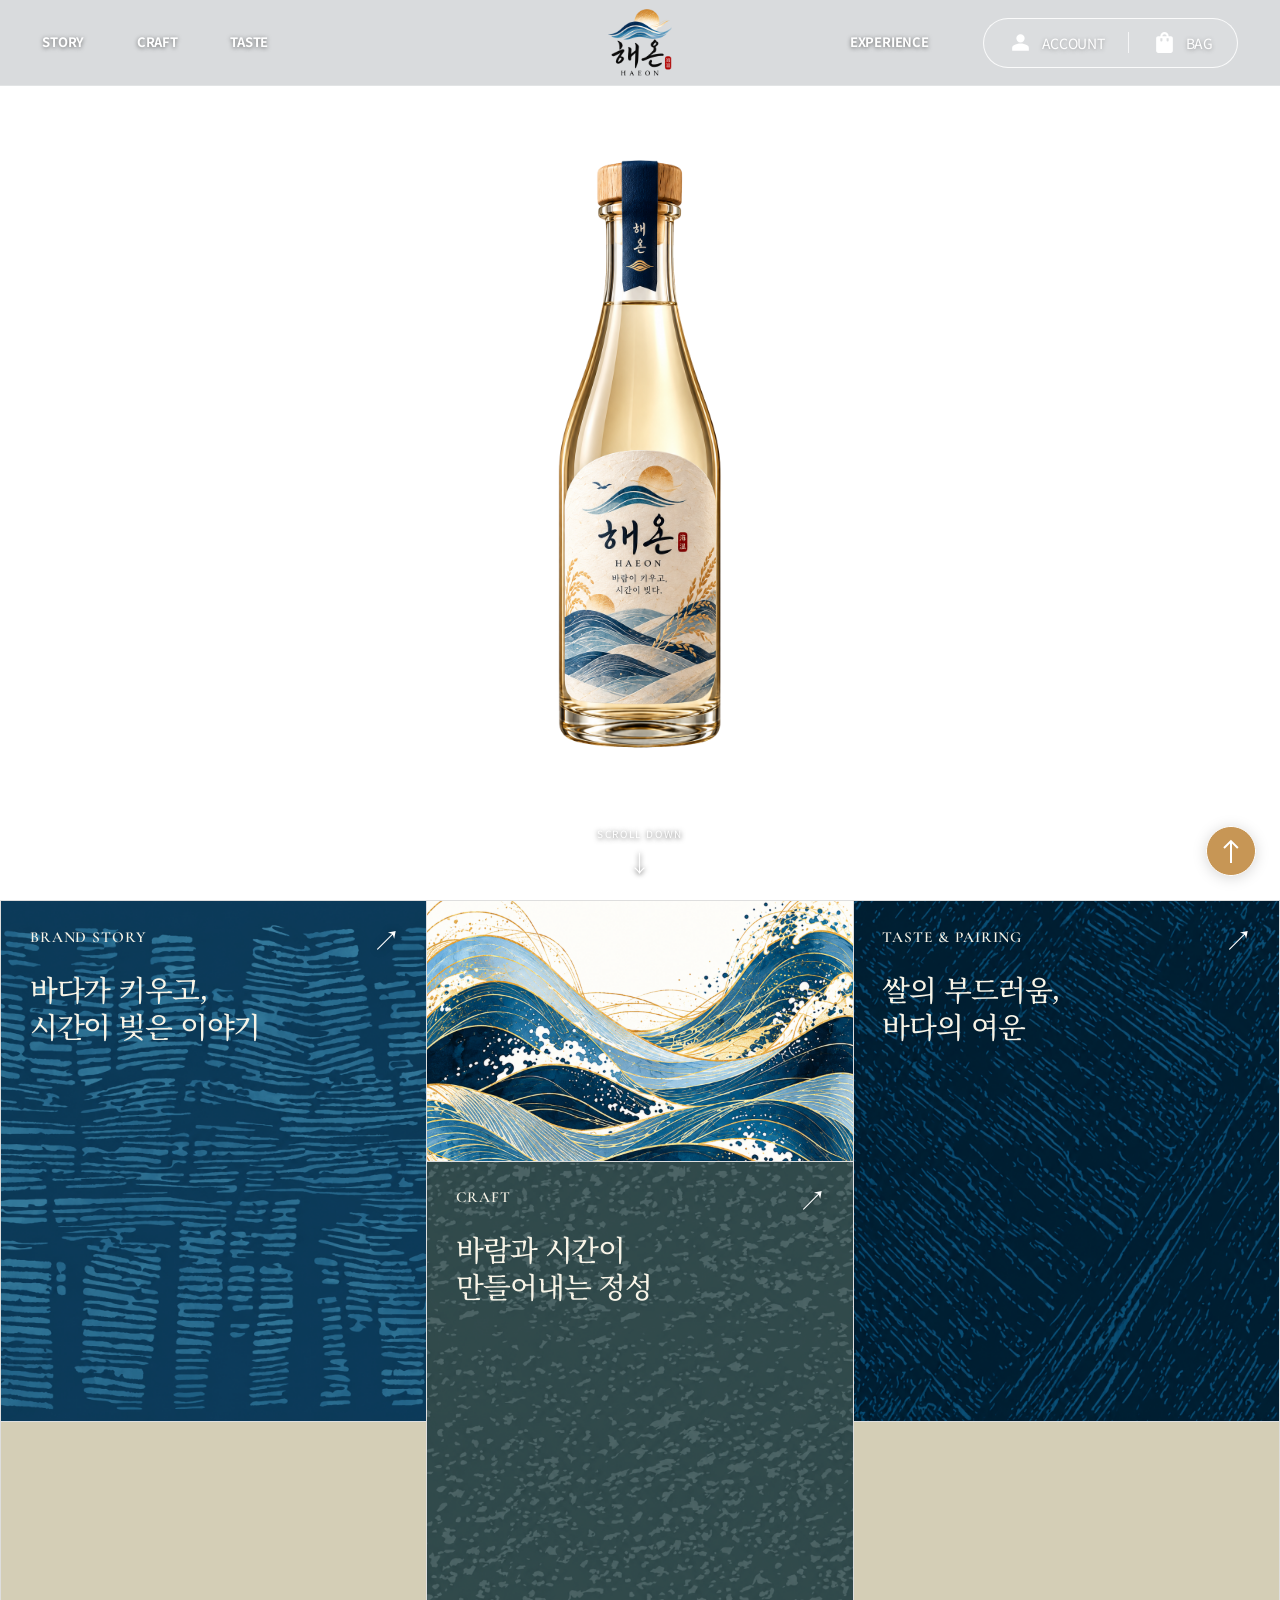
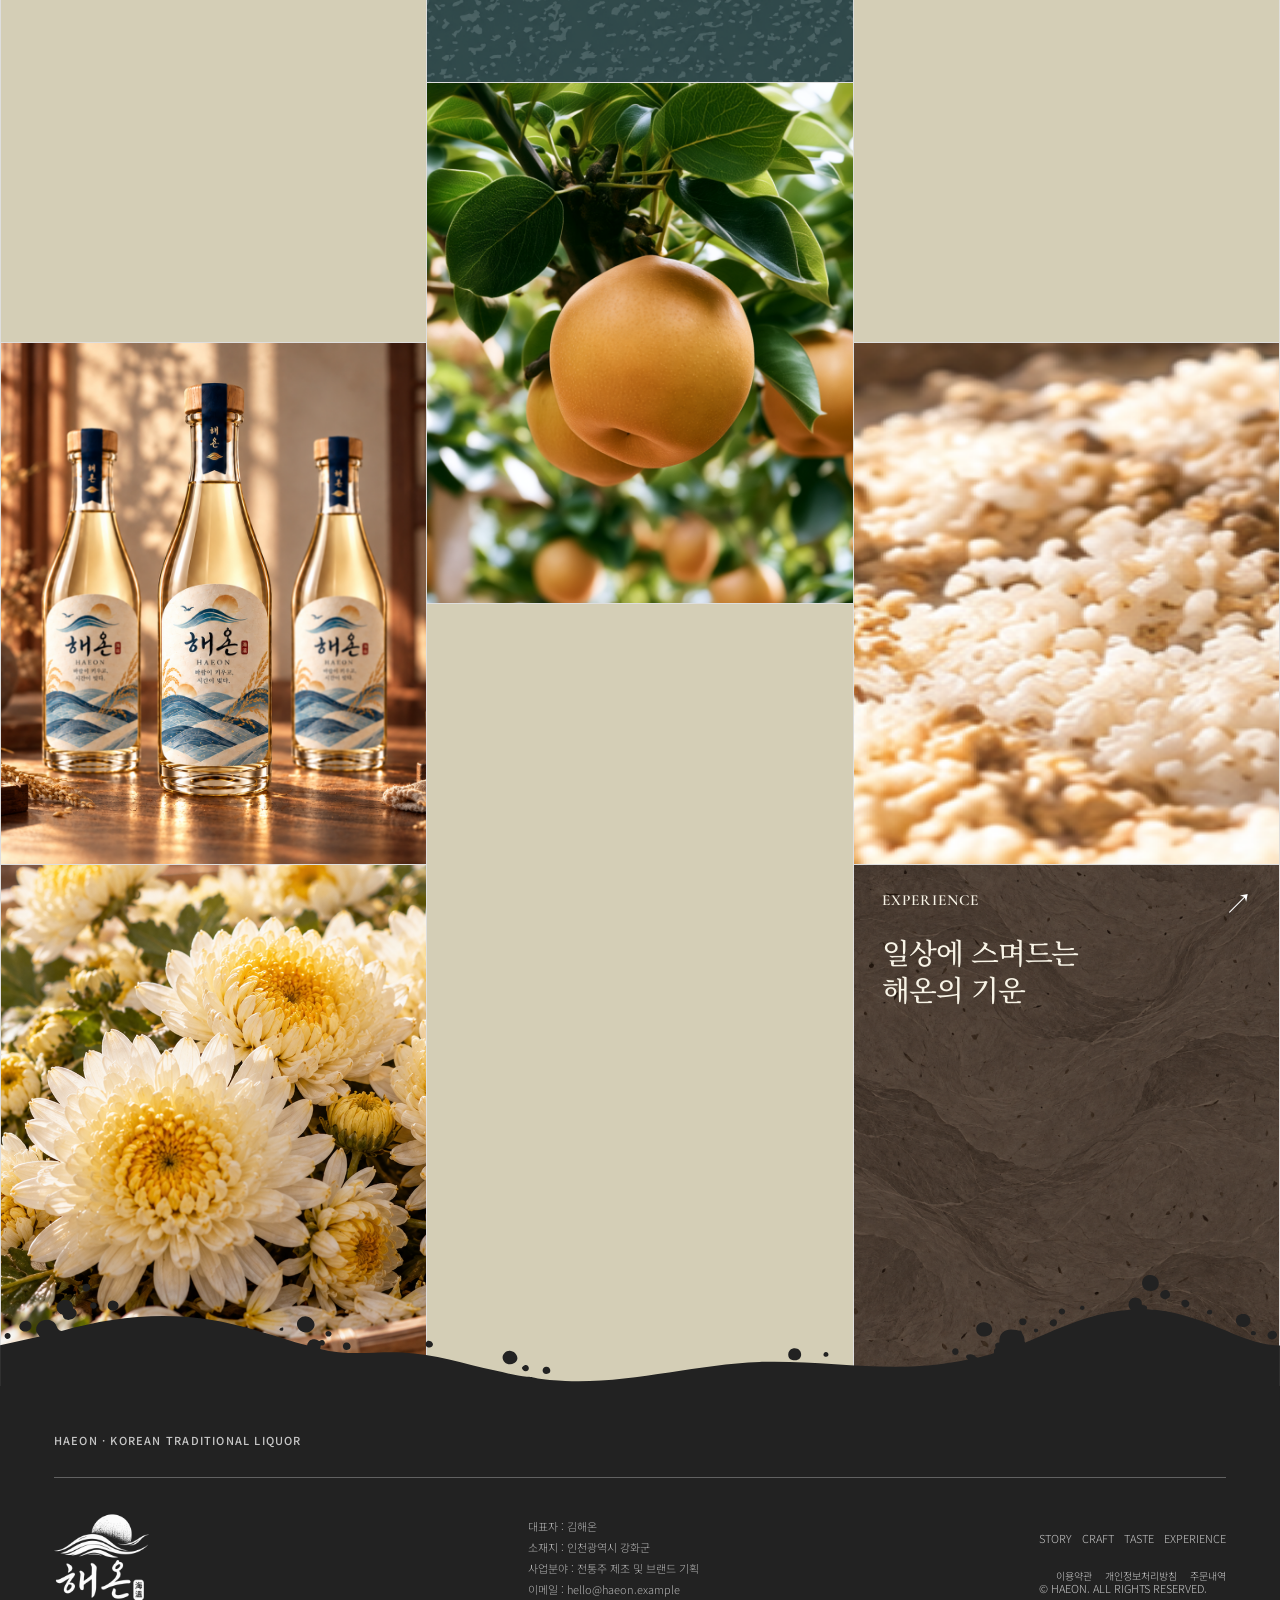
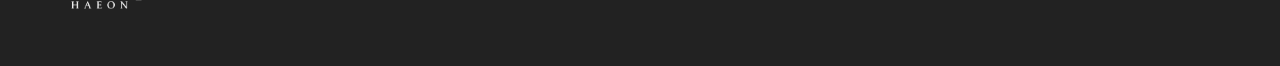
==== commit d99036b7: "VS Code 최신 홈페이지 반영" ====
--- a/index.html
+++ b/index.html
@@ -1,6 +1,5 @@
 <!DOCTYPE html>
-<html lang="ko"><head><meta charset="UTF-8"><meta name="viewport" content="width=device-width, initial-scale=1"><meta name="theme-color" content="#18324a"><meta name="description" content="바람이 키우고, 시간이 빚다. 프리미엄 한국 약주 해온 HAEON의 브랜드 이야기, 재료, 풍미와 컬렉션."><title>바람이 키우고, 시간이 빚다 | 해온 HAEON</title><link rel="icon" href="assets/favicon.svg" type="image/svg+xml"><link rel="preconnect" href="https://fonts.googleapis.com"><link rel="preconnect" href="https://fonts.gstatic.com" crossorigin><link href="https://fonts.googleapis.com/css2?family=Cormorant+Garamond:wght@400;500;600&family=Noto+Sans+KR:wght@300;400;500&family=Noto+Serif+KR:wght@400;500;600&display=swap" rel="stylesheet"><link rel="stylesheet" href="css/style.css"><link rel="stylesheet" href="css/mosaic.css?v=mobile-one-column-20261019"><script src="js/main.js" defer></script><link rel="stylesheet" href="css/header.css"><link rel="stylesheet" href="css/footer.css?v=haeon-wave-final-2"><link rel="stylesheet" href="css/scroll-overlap.css"><link rel="stylesheet" href="css/commerce.css?v=align-center-20261019"><link rel="stylesheet" href="css/home-transparent-header.css?v=20261019"><script src="js/commerce.js" defer></script><link rel="stylesheet" href="css/typography-adjust.css?v=20261021">
-</head>
+<html lang="ko"><head><meta charset="UTF-8"><meta name="viewport" content="width=device-width, initial-scale=1"><meta name="theme-color" content="#18324a"><meta name="description" content="바람이 키우고, 시간이 빚다. 프리미엄 한국 약주 해온 HAEON의 브랜드 이야기, 재료, 풍미와 컬렉션."><title>바람이 키우고, 시간이 빚다 | 해온 HAEON</title><link rel="icon" href="assets/favicon.svg" type="image/svg+xml"><link rel="preconnect" href="https://fonts.googleapis.com"><link rel="preconnect" href="https://fonts.gstatic.com" crossorigin><link href="https://fonts.googleapis.com/css2?family=Cormorant+Garamond:wght@400;500;600&family=Noto+Sans+KR:wght@300;400;500&family=Noto+Serif+KR:wght@400;500;600&display=swap" rel="stylesheet"><link rel="stylesheet" href="css/style.css"><link rel="stylesheet" href="css/mosaic.css?v=mobile-one-column-20261019"><script src="js/main.js" defer></script><link rel="stylesheet" href="css/header.css"><link rel="stylesheet" href="css/footer.css?v=haeon-wave-final-2"><link rel="stylesheet" href="css/scroll-overlap.css"><link rel="stylesheet" href="css/commerce.css?v=align-center-20261019"><link rel="stylesheet" href="css/home-transparent-header.css?v=20261019"><script src="js/commerce.js" defer></script></head>
 <body data-page="index"><a class="skip-link" href="#main">본문으로 바로가기</a>
 <header class="site-header minimal-header"><nav class="header-nav" aria-label="브랜드 메뉴"><div class="story-menu"><a class="story-menu__trigger" href="brand.html" aria-haspopup="true" aria-expanded="false" aria-controls="story-submenu">STORY</a><div class="story-menu__dropdown" id="story-submenu" aria-label="STORY 하위 메뉴"><a href="brand.html">STORY</a><a href="brand-detail.html">CI</a></div></div><a href="craft.html">CRAFT</a><a href="taste.html">TASTE</a></nav><a class="header-logo" href="index.html" aria-label="해온 HAEON 홈"><img src="assets/images/haeon-logo.png" alt="해온 HAEON" width="180" height="188"></a><nav class="header-experience" aria-label="구매 메뉴"><a href="shop.html">EXPERIENCE</a></nav><div class="haeon-shop-actions" aria-label="계정 및 장바구니">
     <a class="haeon-account-link" href="account.html" aria-label="회원가입 및 계정"><img class="haeon-action-icon" src="assets/images/ACCOUNT%201.svg" alt="" width="25" height="25"><span class="haeon-action-label">ACCOUNT</span></a>
